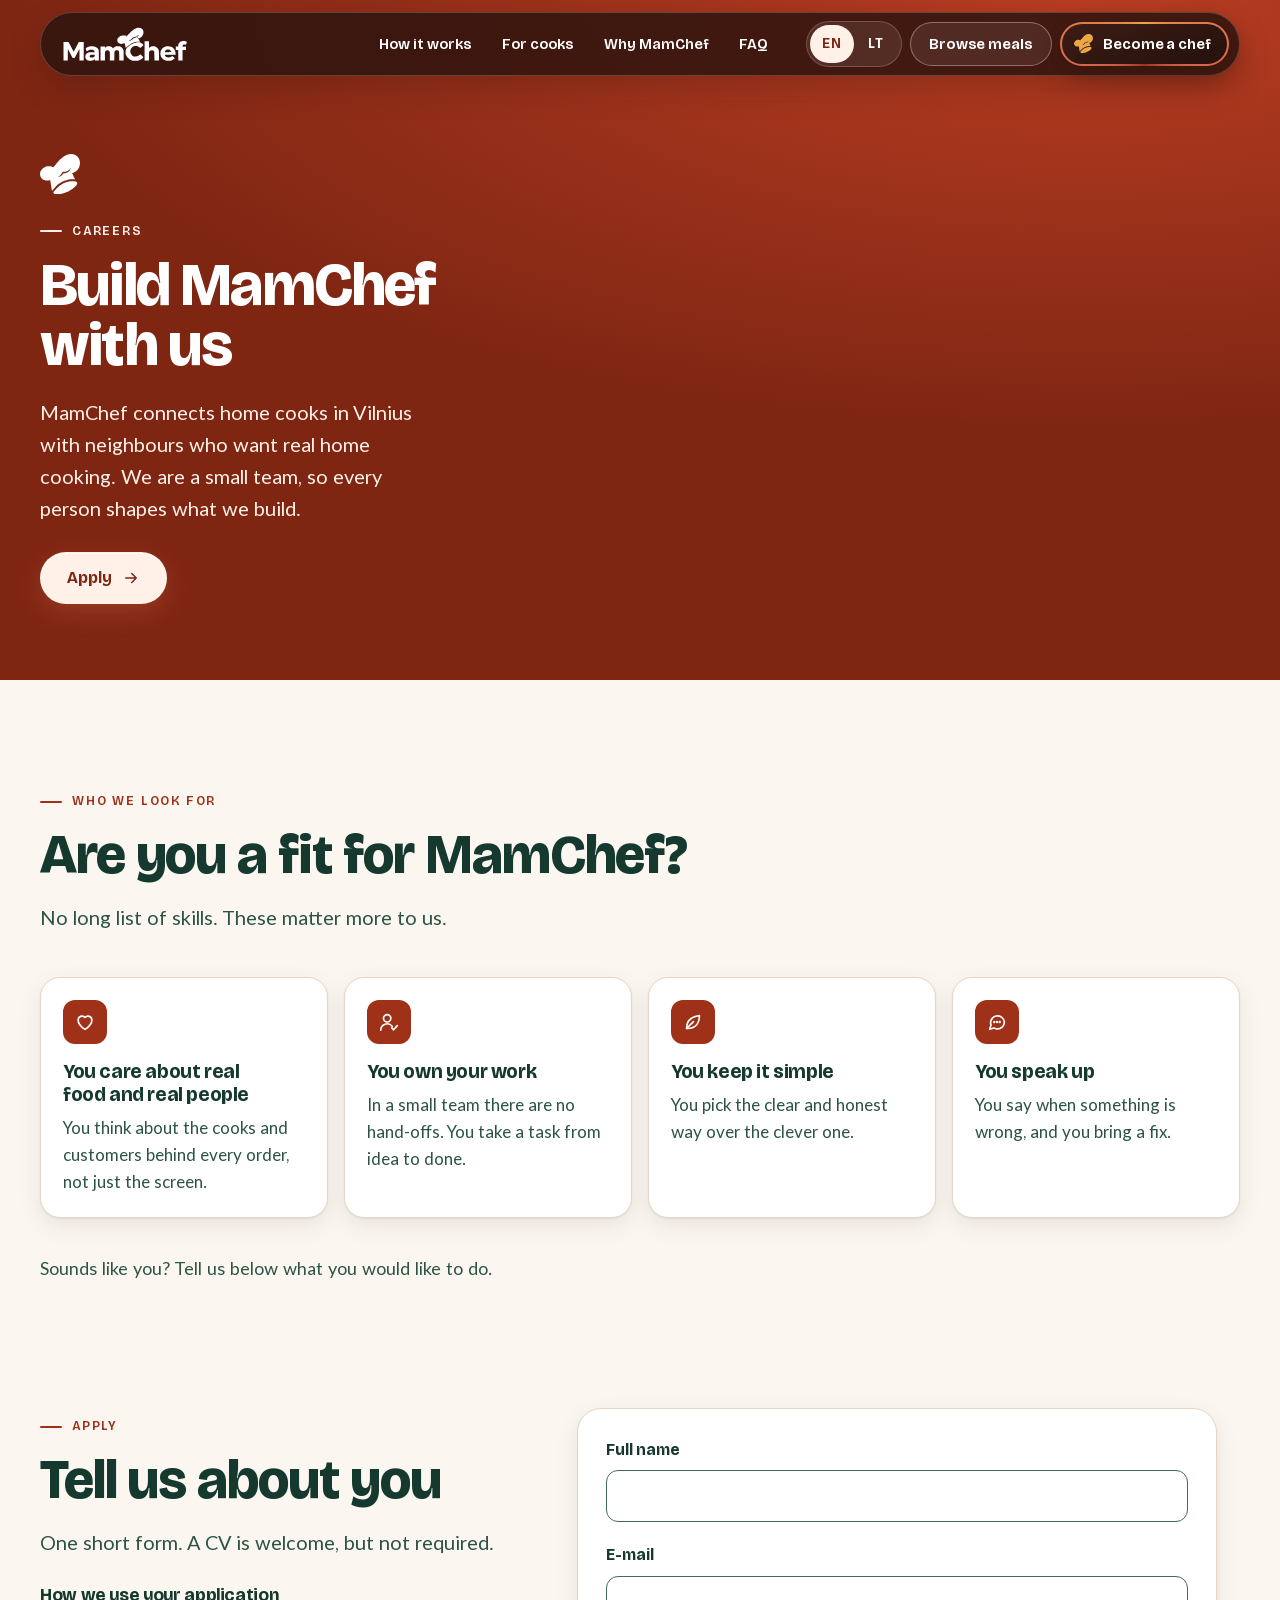
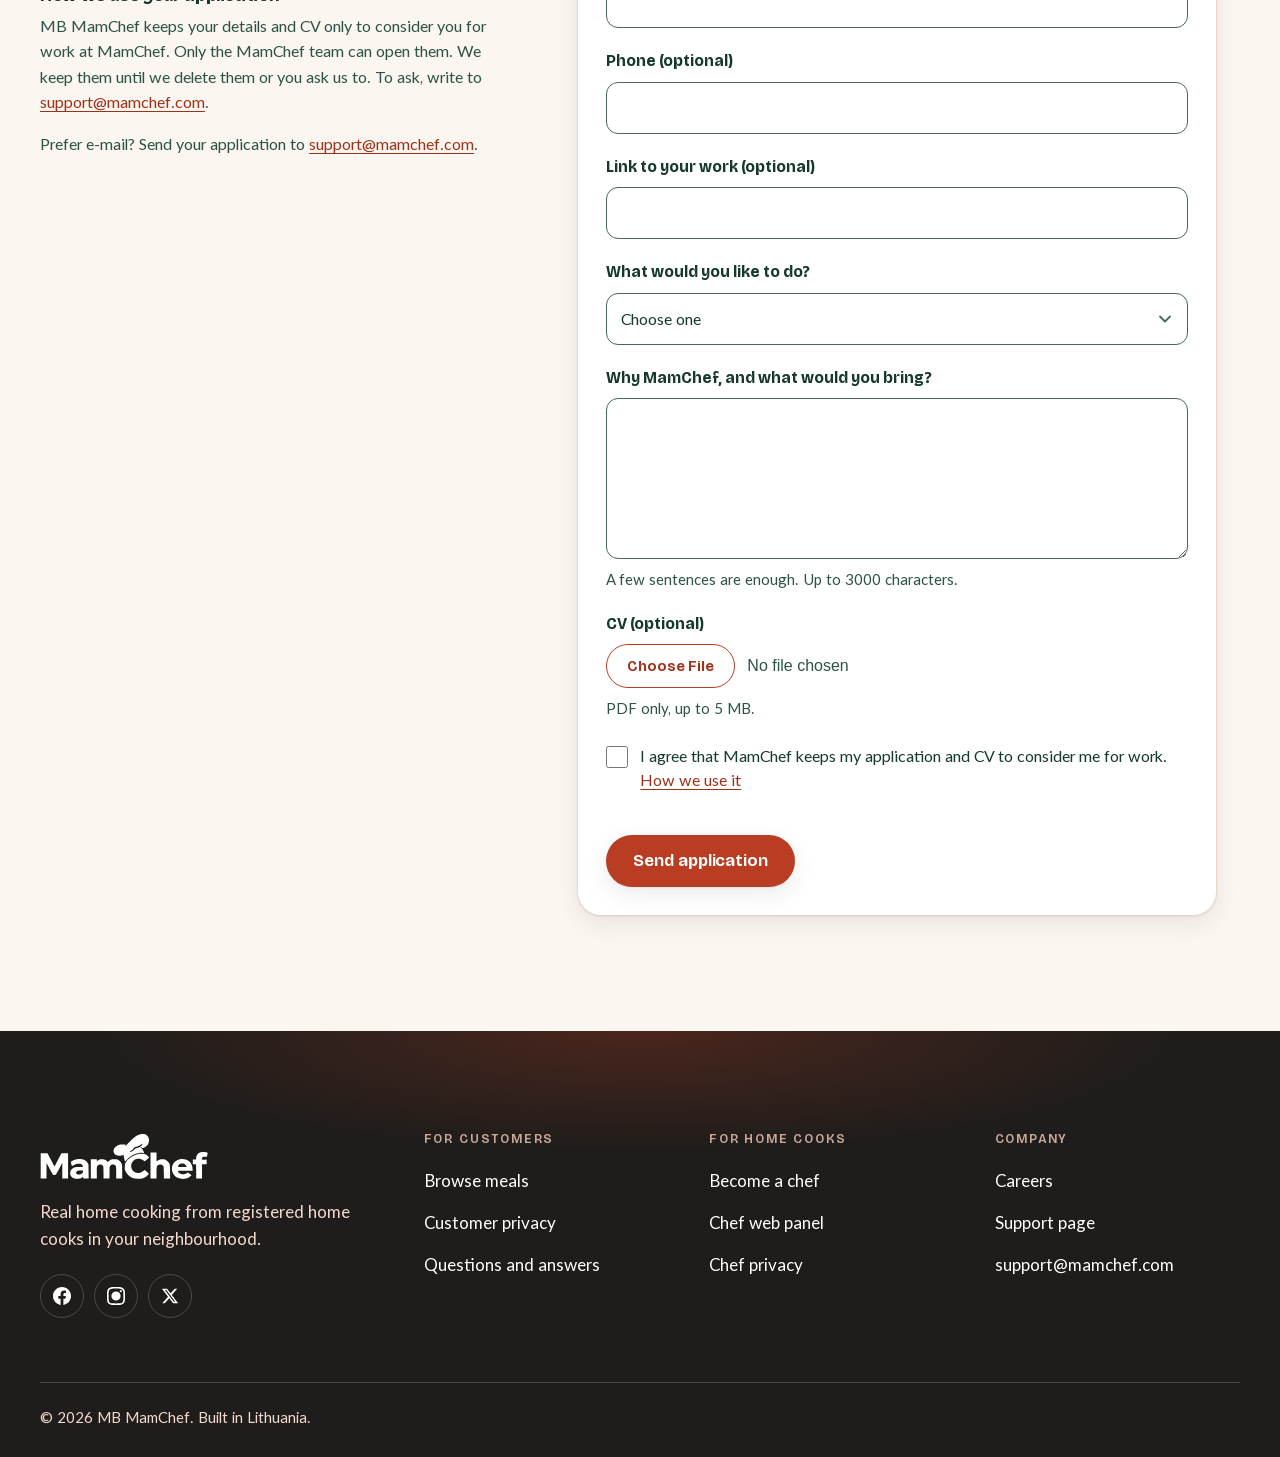
==== careers/index.html @ 12666381 "T-20261027-05: careers page with application form (own CSS/JS), cache note for 6 pages Co-Authored-B" ====
<!DOCTYPE html>
<html lang="en" data-ga="G-LKLTGNYPRH">
<head>
<meta charset="utf-8">
<meta name="viewport" content="width=device-width, initial-scale=1, viewport-fit=cover">
<title data-en="Careers at MamChef" data-lt="Karjera MamChef">Careers at MamChef</title>
<meta name="description" content="Work on MamChef, the home-cooking marketplace from Vilnius. Tell us what you would like to do and send your application." data-content-en="Work on MamChef, the home-cooking marketplace from Vilnius. Tell us what you would like to do and send your application." data-content-lt="Dirbkite su MamChef – namų virėjų maisto platforma iš Vilniaus. Papasakokite, ką norėtumėte daryti, ir atsiųskite paraišką.">
<link rel="canonical" href="https://mamchef.com/careers/">
<meta name="robots" content="index, follow">
<meta name="theme-color" content="#7f2613">
<meta name="color-scheme" content="only light">
<meta property="og:type" content="website">
<meta property="og:site_name" content="MamChef">
<meta property="og:url" content="https://mamchef.com/careers/">
<meta property="og:title" content="Careers at MamChef">
<meta property="og:description" content="Work on MamChef, the home-cooking marketplace from Vilnius. Tell us what you would like to do and send your application.">
<meta property="og:image" content="https://mamchef.com/assets/img/og.png">
<meta property="og:image:width" content="1200">
<meta property="og:image:height" content="630">
<meta name="twitter:card" content="summary_large_image">
<meta name="twitter:title" content="Careers at MamChef">
<meta name="twitter:description" content="Work on MamChef, the home-cooking marketplace from Vilnius. Tell us what you would like to do and send your application.">
<meta name="twitter:image" content="https://mamchef.com/assets/img/og.png">
<link rel="icon" href="../favicon.ico" sizes="48x48">
<link rel="icon" href="../assets/img/favicon.svg" type="image/svg+xml">
<link rel="icon" href="../assets/img/favicon-32.png" type="image/png" sizes="32x32">
<link rel="apple-touch-icon" href="../assets/img/apple-touch-icon.png">
<link rel="preload" href="../assets/fonts/bricolage-grotesque-600-800.woff2" as="font" type="font/woff2" crossorigin>
<link rel="preload" href="../assets/fonts/mc-text-400.woff2" as="font" type="font/woff2" crossorigin>
<script>(function(d){var c=d.documentElement.classList,l;c.add('js');try{l=localStorage.getItem('mc-lang')}catch(e){}if(!l){var n=(navigator.languages&&navigator.languages[0])||navigator.language||'';l=n.toLowerCase().indexOf('lt')===0?'lt':'en'}if(l==='lt')c.add('i18n-wait');if(window.matchMedia&&matchMedia('(prefers-reduced-motion: reduce)').matches)c.add('motion-off')})(document)</script>
<script>(function(n,c){var u=n.userAgent||'';if(/iPhone|iPad|iPod/.test(u)||(/Macintosh/.test(u)&&n.maxTouchPoints>1))c.add('os-ios');else if(/Android/i.test(u))c.add('os-android')})(navigator,document.documentElement.classList)</script>
<!-- CSS/JS are cached 30 days (immutable): after editing any assets/css or assets/js file, update its ?v= in all 6 pages to the first 8 chars of its new sha256 (shasum -a 256 FILE | cut -c1-8). -->
<link rel="stylesheet" href="../assets/css/site.css?v=20bf6e77">
<link rel="stylesheet" href="../assets/css/careers.css?v=15542718">
<script src="../assets/js/site.js?v=e4d9827e" defer></script>
<script src="../assets/js/careers.js?v=4108c8d4" defer></script>
</head>
<body class="cr-page">
<svg class="sprite" width="0" height="0" aria-hidden="true" focusable="false" style="position:absolute;overflow:hidden">
  <symbol id="wm" viewBox="0 0 754 210"><path fill-rule="evenodd" d="M 450.08 5.59 C 435.56 9.49, 423.97 17.84, 401.5 40.58 C 391.6 50.6, 382.38 59.34, 381 60.02 C 378.96 61.02, 379.21 60.51, 382.34 57.24 C 384.75 54.72, 385.77 52.98, 385.08 52.55 C 382.95 51.23, 366.44 50.78, 360.61 51.88 C 338.41 56.05, 324.52 74.74, 332.25 90.02 C 337.08 99.58, 348.45 104.36, 360.9 102.07 C 364.42 101.42, 368.56 100.24, 370.1 99.45 C 373.71 97.58, 375 97.62, 375 99.58 C 375 101.39, 380.96 126.3, 381.54 126.87 C 381.74 127.08, 385.36 123.81, 389.56 119.6 C 409.88 99.28, 435.17 88.15, 458.75 89.15 C 464.96 89.41, 467 89.18, 467 88.22 C 467 85.23, 459.42 72.27, 454.86 67.44 C 449.05 61.31, 450.21 59.65, 456.8 64.68 C 459.19 66.5, 461.68 68, 462.33 67.99 C 465.31 67.97, 474.39 62.68, 478.24 58.72 C 492.52 44.03, 493.36 22.69, 480.13 10.74 C 473.16 4.44, 461.68 2.47, 450.08 5.59 M 454 52.14 C 447.84 57.7, 437.97 62.14, 430.43 62.75 C 424.53 63.23, 424.27 63.37, 421.58 67.62 C 418.32 72.79, 412.65 77.85, 406.45 81.13 C 404 82.43, 402 83.74, 402 84.03 C 402 84.32, 403.18 84.66, 404.61 84.78 C 408.57 85.11, 418.53 79.29, 423.8 73.56 C 428.01 69, 429.18 68.33, 434.94 67.16 C 443.23 65.47, 449.57 62.21, 455.18 56.76 C 459.63 52.44, 461.93 47.96, 459.66 48.04 C 459.02 48.07, 456.48 49.91, 454 52.14 M 721.31 86.86 C 713.81 89.45, 708.31 93.44, 704.96 98.73 C 701.88 103.57, 701.14 106.29, 700.69 114.42 L 700.41 119.33 693.21 119.1 L 686 118.87 686 129.43 L 686 140 692.89 140 C 698.26 140, 699.92 140.35, 700.39 141.58 C 700.73 142.45, 701 156.85, 701 173.58 L 701 204 714 204 L 727 204 727 172 L 727 140 737.5 140 L 748 140 748 129.49 L 748 118.99 737.61 119.58 C 730.75 119.97, 727 119.81, 726.57 119.11 C 725.36 117.16, 728 110.14, 730.76 107.98 C 732.98 106.22, 734.45 105.92, 738.98 106.28 C 742.02 106.52, 745.4 107.03, 746.51 107.41 C 748.33 108.04, 748.74 107.24, 750.9 98.95 C 753.61 88.58, 753.78 88.99, 745.57 86.5 C 738.91 84.47, 727.73 84.64, 721.31 86.86 M 496 145.5 L 496 204 509.5 204 L 523 204 523.02 180.75 C 523.05 156.04, 523.81 149.93, 527.31 146.12 C 534.31 138.51, 548.47 139.59, 553.5 148.11 C 555.34 151.23, 555.52 153.62, 555.81 177.75 L 556.12 204 570.06 204 L 584 204 584 177.68 C 584 149.67, 583.23 142.36, 579.5 135 C 576.63 129.34, 569.38 122.53, 563.18 119.66 C 559.42 117.93, 556.63 117.5, 549 117.5 C 538.24 117.5, 532.09 119.59, 526.25 125.25 L 523 128.39 523 107.7 L 523 87 509.5 87 L 496 87 496 145.5 M 3 147.5 L 3 204 15.99 204 L 28.97 204 29.24 169.14 L 29.5 134.28 43.95 161.14 L 58.4 188 64.58 188 C 68.34 188, 71.14 187.51, 71.72 186.75 C 72.72 185.46, 79.18 173.28, 92.38 147.79 L 100 133.08 100 168.54 L 100 204 113 204 L 126 204 126 147.5 L 126 91 111.09 91 L 96.18 91 92.18 98.75 C 89.99 103.01, 85.65 111.22, 82.55 117 C 79.44 122.78, 74.34 132.56, 71.2 138.75 C 68.07 144.93, 65.28 149.99, 65 149.98 C 64.72 149.97, 57.52 136.71, 49 120.52 L 33.5 91.07 18.25 91.03 L 3 91 3 147.5 M 446 93.64 C 424.91 97.64, 399.87 111.98, 389.11 126.24 C 381.78 135.95, 380.5 139.94, 380.5 153.07 L 380.5 164.65 384.73 173.18 C 388 179.78, 390.5 183.17, 395.76 188.14 C 408.58 200.23, 419.96 204.97, 438 205.72 C 457.65 206.53, 470.82 201.78, 483.01 189.49 C 488.53 183.92, 489.23 182.82, 487.97 181.69 C 487.16 180.97, 482.8 177.11, 478.28 173.11 L 470.05 165.84 465.28 169.85 C 458.55 175.49, 451.19 178.91, 444.16 179.64 C 413.94 182.8, 397.13 145.25, 419.36 124.22 C 426.17 117.78, 432.26 115.49, 442.5 115.53 C 451.54 115.55, 456.72 117.4, 464.61 123.43 C 467.18 125.39, 469.67 127, 470.14 127 C 470.82 127, 481.96 117.73, 488.96 111.34 C 490.23 110.19, 489.75 109.31, 485.46 104.95 C 482.73 102.16, 477.62 98.47, 474.08 96.73 C 468.37 93.91, 466.6 93.53, 458.08 93.36 C 452.81 93.25, 447.38 93.38, 446 93.64 M 165.5 117.65 C 158.43 119.12, 153.71 120.71, 148 123.55 C 140.06 127.5, 137.45 130.09, 138.81 132.67 C 139.34 133.68, 140.29 136.97, 140.91 140 C 142.78 149.03, 142.55 148.97, 153.52 143.41 C 163.14 138.54, 163.3 138.5, 172.86 138.5 C 181.09 138.5, 183.03 138.83, 186.08 140.72 C 189.87 143.09, 192 146.58, 192 150.45 L 192 152.8 174.75 153.16 C 158.71 153.5, 157.12 153.71, 152 156.1 C 139.98 161.74, 135.55 168.17, 135.55 180 C 135.55 188.84, 137.78 194.03, 143.69 198.9 C 149.19 203.43, 156.05 205.46, 166 205.48 C 176.35 205.5, 182.9 203.73, 188.66 199.33 C 191.06 197.5, 193.24 196, 193.51 196 C 193.78 196, 194 197.8, 194 200 L 194 204 206.25 204 L 218.5 204 218 172.75 L 217.5 141.5 214.55 135.68 C 209.83 126.35, 201.85 120.83, 189.2 118.13 C 184.16 117.05, 169.76 116.76, 165.5 117.65 M 267.38 118.56 C 265.12 119.39, 261.41 121.67, 259.13 123.62 L 255 127.16 255 122.58 L 255 118 241.5 118 L 228 118 228 161 L 228 204 241.5 204 L 255 204 255 178.23 C 255 155.07, 255.19 152.12, 256.85 149.02 C 259.46 144.15, 263.07 141.79, 268.79 141.25 C 275.65 140.59, 280.31 142.94, 282.96 148.41 C 284.85 152.33, 285 154.49, 285 178.32 L 285 204 298.44 204 L 311.88 204 312.19 177.57 C 312.53 148.47, 312.48 148.72, 319.38 143.56 C 323.21 140.7, 331.77 140.71, 335.68 143.57 C 341.63 147.94, 342 149.93, 342 178.25 L 342 204 355.58 204 L 369.15 204 368.83 173.25 L 368.5 142.5 365.87 136.88 C 362.29 129.26, 356.95 123.61, 350.16 120.28 C 345.01 117.75, 343.5 117.5, 333.5 117.5 C 323.4 117.5, 322.07 117.73, 317.21 120.28 C 314.31 121.82, 310.12 124.7, 307.91 126.7 L 303.89 130.33 301.05 126.88 C 299.49 124.98, 295.81 122.12, 292.87 120.53 C 288.45 118.12, 286.13 117.57, 279.51 117.33 C 274.17 117.14, 270.13 117.55, 267.38 118.56 M 624.5 118.89 C 604.33 124.76, 591.98 140.72, 592.01 160.85 C 592.06 187.15, 612.37 206, 640.66 206 C 650.9 206, 657.77 204.61, 665.5 200.96 C 671.09 198.32, 680 191.69, 680 190.17 C 680 189.8, 676.38 186.64, 671.95 183.14 L 663.91 176.79 660.05 179.46 C 652.87 184.44, 641.33 186.39, 633.08 184.02 C 626.13 182.03, 619 174.98, 619 170.1 C 619 169.32, 628.69 169, 652 169 L 685 169 684.98 163.75 C 684.94 151.33, 680.3 138.54, 672.94 130.55 C 662.42 119.14, 641.19 114.03, 624.5 118.89 M 629.5 138.57 C 623.88 141.5, 619 147.72, 619 151.97 C 619 152.64, 625.76 153, 638.5 153 C 657.07 153, 658 152.91, 658 151.08 C 658 148.28, 652.06 141, 648.02 138.85 C 643.63 136.52, 633.73 136.37, 629.5 138.57 M 171.84 168.94 C 164.5 170.37, 160.95 174.67, 162.38 180.38 C 164.23 187.76, 182.36 187.84, 189.7 180.5 C 192.48 177.72, 193 176.47, 193 172.6 L 193 168 184.25 168.12 C 179.44 168.18, 173.85 168.55, 171.84 168.94"/></symbol>
  <symbol id="hat" viewBox="0 0 508 512"><path fill-rule="evenodd" pathLength="1" d="M 372.4 1.6 C 337.2 6.1, 298.6 28.3, 258.7 67 C 240.9 84.2, 218.2 109.6, 200 132.4 C 198.7 134.1, 192.3 142.1, 185.8 150.2 C 179.4 158.3, 173.7 165.7, 173.2 166.7 C 172.4 168, 171.8 168.1, 170.8 167.3 C 168.6 165.5, 150.5 159.1, 142.8 157.4 C 131.4 154.9, 109.4 154.4, 96.9 156.5 C 68.6 161.1, 46.8 172.2, 28 191.6 C 12.9 207.2, 4.9 222.2, 1.5 241.4 C -5.8 282.4, 18.6 319.6, 62.5 334.1 C 72.4 337.3, 72.7 337.4, 91.5 337.4 C 110.4 337.4, 110.6 337.4, 119.5 334.2 C 124.4 332.4, 128.7 331, 129.1 331 C 129.5 331, 130.1 333.6, 130.5 336.8 C 130.9 339.9, 132.4 350.1, 134 359.5 C 135.5 368.9, 138 383.9, 139.4 393 C 140.9 402.1, 143.4 417.6, 145 427.5 C 146.6 437.4, 148.7 450.2, 149.6 456 C 150.6 461.8, 151.6 467.2, 151.9 468.2 C 152.3 469.4, 154.9 466.6, 161.3 458 C 166.2 451.5, 171 445.3, 171.9 444.3 C 172.8 443.3, 178.4 437.1, 184.2 430.5 C 212.5 398.3, 246.1 372, 282.5 353.6 C 317.6 335.8, 353 325.4, 393.2 321.1 C 409.3 319.3, 430 320, 442.3 322.6 C 445.6 323.3, 445.7 323.8, 438 307.5 C 435.1 301.4, 430.9 292.4, 428.5 287.5 C 426.2 282.6, 420.6 270.7, 416 261.1 C 407.5 243.2, 407.3 242.1, 412.3 242 C 414.4 242, 429.8 236.2, 436.1 233 C 459.9 221, 483.1 196.7, 495.5 170.5 C 506.9 146.6, 510.3 119.3, 505.5 91 C 499.6 56.4, 478.6 27.9, 447.2 12.1 C 427 1.9, 399.6 -1.9, 372.4 1.6 M 382 185.9 C 376.3 193.5, 368 201.5, 358.8 208.1 C 352.8 212.4, 339.4 220, 337.8 220 C 337.3 220, 335.4 220.6, 333.7 221.4 C 329.3 223.4, 323.4 225.2, 320.2 225.5 C 306.7 226.9, 299.8 227.1, 295 226.2 C 288.5 225, 288.6 224.9, 283.7 234.2 C 271.6 256.8, 252.1 277.4, 231.8 288.9 C 228.6 290.7, 226 292.3, 226 292.4 C 226 292.6, 228.8 292.3, 232.3 291.8 C 245.5 290, 261.9 282.7, 274.6 272.9 C 281.6 267.5, 292.7 255.7, 296.9 249.2 L 300.3 244 307.4 244 C 319 243.9, 329.7 241.7, 340 237.2 C 350.8 232.4, 364.9 222.3, 370.7 215.3 C 375.3 209.7, 382 200.2, 382 199.4 C 382 199.1, 383.4 195.7, 385.1 191.9 C 386.9 187.6, 388 183.7, 387.8 181.7 L 387.5 178.4 382 185.9 M 400 345.6 C 398.1 345.9, 390.9 346.7, 384 347.5 C 323.9 354.6, 258.9 388, 210 437 C 191.7 455.3, 172.9 479, 170.8 486.6 C 168.8 494.1, 174.4 502.7, 184.3 507 C 198.9 513.5, 238.4 513.5, 265.5 507.1 C 270.3 505.9, 275.6 504.8, 277.3 504.4 C 281.3 503.8, 294.5 499.8, 307.5 495.5 C 378.3 471.6, 447 424.9, 468.3 386 C 472.4 378.5, 473.7 371.4, 472.1 365.3 C 469.9 357.1, 458 350.3, 441 347.4 C 432.4 345.9, 406.5 344.8, 400 345.6"/></symbol>
  <symbol id="i-arrow" viewBox="0 0 24 24" fill="none" stroke="currentColor" stroke-width="2" stroke-linecap="round" stroke-linejoin="round"><path d="M5 12h14M13 6l6 6-6 6"/></symbol>
  <symbol id="i-check" viewBox="0 0 24 24" fill="none" stroke="currentColor" stroke-width="2.2" stroke-linecap="round" stroke-linejoin="round"><path d="M5 12.5l4.2 4.2L19 7"/></symbol>
  <symbol id="i-pin" viewBox="0 0 24 24" fill="none" stroke="currentColor" stroke-width="1.8" stroke-linecap="round" stroke-linejoin="round"><path d="M12 21s-7-6.2-7-11.5a7 7 0 0 1 14 0C19 14.8 12 21 12 21z"/><circle cx="12" cy="9.5" r="2.5"/></symbol>
  <symbol id="i-bell" viewBox="0 0 24 24" fill="none" stroke="currentColor" stroke-width="1.8" stroke-linecap="round" stroke-linejoin="round"><path d="M6 16v-5a6 6 0 0 1 12 0v5l1.5 2h-15z"/><path d="M10 20.5a2 2 0 0 0 4 0"/></symbol>
  <symbol id="i-search" viewBox="0 0 24 24" fill="none" stroke="currentColor" stroke-width="2" stroke-linecap="round"><circle cx="11" cy="11" r="6.5"/><path d="M16 16l4.5 4.5"/></symbol>
  <symbol id="i-home" viewBox="0 0 24 24" fill="currentColor"><path d="M3.6 10.6L12 3.8l8.4 6.8V20a1 1 0 0 1-1 1h-4.6v-6.2H9.2V21H4.6a1 1 0 0 1-1-1z"/></symbol>
  <symbol id="i-orders" viewBox="0 0 24 24" fill="none" stroke="currentColor" stroke-width="1.8" stroke-linecap="round" stroke-linejoin="round"><rect x="5" y="4.5" width="14" height="16.5" rx="2"/><path d="M9 3.5h6v3H9zM8.5 11h7M8.5 15h5"/></symbol>
  <symbol id="i-cart" viewBox="0 0 24 24" fill="none" stroke="currentColor" stroke-width="1.8" stroke-linecap="round" stroke-linejoin="round"><path d="M3.5 9h17l-1.8 10a1.6 1.6 0 0 1-1.6 1.3H6.9a1.6 1.6 0 0 1-1.6-1.3z"/><path d="M8 9l3-5M16 9l-3-5M9 13v4M15 13v4"/></symbol>
  <symbol id="i-user" viewBox="0 0 24 24" fill="none" stroke="currentColor" stroke-width="1.8" stroke-linecap="round"><circle cx="12" cy="8" r="4"/><path d="M4.5 21a7.5 7.5 0 0 1 15 0"/></symbol>
  <symbol id="i-cloche" viewBox="0 0 24 24" fill="none" stroke="currentColor" stroke-width="1.9" stroke-linecap="round" stroke-linejoin="round"><path d="M3 18h18M5 18a7 7 0 0 1 14 0M12 8V6M10 6h4"/></symbol>
  <symbol id="i-heart" viewBox="0 0 24 24" fill="none" stroke="currentColor" stroke-width="1.8" stroke-linejoin="round"><path d="M12 20s-7.5-4.6-7.5-10.2A4.3 4.3 0 0 1 12 7a4.3 4.3 0 0 1 7.5 2.8C19.5 15.4 12 20 12 20z"/></symbol>
  <symbol id="i-star" viewBox="0 0 24 24" fill="currentColor"><path d="M12 3.5l2.6 5.4 5.9.8-4.3 4.1 1 5.8L12 16.9l-5.2 2.7 1-5.8-4.3-4.1 5.9-.8z"/></symbol>
  <symbol id="i-shield" viewBox="0 0 24 24" fill="none" stroke="currentColor" stroke-width="1.8" stroke-linecap="round" stroke-linejoin="round"><path d="M12 3l7.5 3v5.5c0 4.6-3.2 8.4-7.5 9.5-4.3-1.1-7.5-4.9-7.5-9.5V6z"/><path d="M8.5 12l2.5 2.5 4.5-5"/></symbol>
  <symbol id="i-bag" viewBox="0 0 24 24" fill="none" stroke="currentColor" stroke-width="1.8" stroke-linecap="round" stroke-linejoin="round"><path d="M5 8h14l-1 12.5H6z"/><path d="M9 10V6.5a3 3 0 0 1 6 0V10"/></symbol>
  <symbol id="i-bike" viewBox="0 0 24 24" fill="none" stroke="currentColor" stroke-width="1.8" stroke-linecap="round" stroke-linejoin="round"><circle cx="6" cy="17" r="3"/><circle cx="18" cy="17" r="3"/><path d="M6 17l3.5-7H15l3 7M9.5 10L8 7H5.5M15 10l-1.5-3H16"/></symbol>
  <symbol id="i-leaf" viewBox="0 0 24 24" fill="none" stroke="currentColor" stroke-width="1.8" stroke-linecap="round" stroke-linejoin="round"><path d="M5 19c0-8 5-13 14-14 0 9-5 14-13 14z"/><path d="M5 19l7.5-7.5"/></symbol>
  <symbol id="i-calendar" viewBox="0 0 24 24" fill="none" stroke="currentColor" stroke-width="1.8" stroke-linecap="round"><rect x="4" y="5.5" width="16" height="15" rx="2.5"/><path d="M4 10h16M8.5 3.5v4M15.5 3.5v4"/></symbol>
  <symbol id="i-chat" viewBox="0 0 24 24" fill="none" stroke="currentColor" stroke-width="1.8" stroke-linejoin="round"><path d="M20 12a7.5 7.5 0 0 1-11.2 6.5L4 20l1.5-4.6A7.5 7.5 0 1 1 20 12z"/><path d="M9 12h.01M12 12h.01M15 12h.01" stroke-width="2.6" stroke-linecap="round"/></symbol>
  <symbol id="i-card" viewBox="0 0 24 24" fill="none" stroke="currentColor" stroke-width="1.8" stroke-linecap="round"><rect x="3" y="6" width="18" height="13" rx="2.5"/><path d="M3 10.5h18M7 15h4"/></symbol>
  <symbol id="i-user-check" viewBox="0 0 24 24" fill="none" stroke="currentColor" stroke-width="1.8" stroke-linecap="round" stroke-linejoin="round"><circle cx="10" cy="8" r="4"/><path d="M3 21a7 7 0 0 1 12.5-4.3M15 18.5l2 2 4-4.5"/></symbol>
  <symbol id="i-mail" viewBox="0 0 24 24" fill="none" stroke="currentColor" stroke-width="1.8" stroke-linecap="round" stroke-linejoin="round"><rect x="3.5" y="5.5" width="17" height="13" rx="2.5"/><path d="M4 7l8 6 8-6"/></symbol>
  <symbol id="i-ext" viewBox="0 0 24 24" fill="none" stroke="currentColor" stroke-width="2" stroke-linecap="round" stroke-linejoin="round"><path d="M14 4h6v6M20 4l-9 9M18 14v5a1 1 0 0 1-1 1H5a1 1 0 0 1-1-1V7a1 1 0 0 1 1-1h5"/></symbol>
  <symbol id="i-apple" viewBox="0 0 24 24" fill="currentColor"><path d="M16.4 12.6c0-2.2 1.8-3.3 1.9-3.3-1-1.5-2.6-1.7-3.2-1.7-1.4-.1-2.6.8-3.3.8-.7 0-1.7-.8-2.9-.8-1.5 0-2.8.9-3.6 2.2-1.5 2.7-.4 6.6 1.1 8.8.7 1 1.6 2.2 2.7 2.2 1.1 0 1.5-.7 2.8-.7 1.3 0 1.7.7 2.9.7 1.2 0 1.9-1.1 2.6-2.1.8-1.2 1.2-2.4 1.2-2.5 0 0-2.3-.9-2.2-3.6zM14.2 6.1c.6-.7 1-1.7.9-2.8-.9 0-1.9.6-2.5 1.3-.6.6-1.1 1.7-.9 2.7.9.1 1.9-.5 2.5-1.2z"/></symbol>
  <symbol id="i-gplay" viewBox="0 0 24 24" fill="currentColor"><path d="M4.4 2.9l9.4 9.1-9.4 9.1c-.3-.2-.5-.6-.5-1.1V4c0-.5.2-.9.5-1.1zM15 13.2l2.3 2.2-10.9 6.2 8.6-8.4zm3.5-3.3l2.6 1.5c.8.5.8 1.6 0 2.1l-2.6 1.5-2.5-2.5 2.5-2.6zM6.4 2.4l10.9 6.2-2.3 2.2-8.6-8.4z"/></symbol>
  <symbol id="i-fb" viewBox="0 0 24 24" fill="currentColor"><path d="M24 12.073c0-6.627-5.373-12-12-12s-12 5.373-12 12c0 5.99 4.388 10.954 10.125 11.854v-8.385H7.078v-3.47h3.047V9.43c0-3.007 1.792-4.669 4.533-4.669 1.312 0 2.686.235 2.686.235v2.953H15.83c-1.491 0-1.956.925-1.956 1.874v2.25h3.328l-.532 3.47h-2.796v8.385C19.612 23.027 24 18.062 24 12.073z"/></symbol>
  <symbol id="i-ig" viewBox="0 0 24 24" fill="currentColor"><path d="M12 2.163c3.204 0 3.584.012 4.85.07 3.252.148 4.771 1.691 4.919 4.919.058 1.265.069 1.645.069 4.849 0 3.205-.012 3.584-.069 4.849-.149 3.225-1.664 4.771-4.919 4.919-1.266.058-1.644.07-4.85.07-3.204 0-3.584-.012-4.849-.07-3.26-.149-4.771-1.699-4.919-4.92-.058-1.265-.07-1.644-.07-4.849 0-3.204.013-3.583.07-4.849.149-3.227 1.664-4.771 4.919-4.919 1.266-.057 1.645-.069 4.849-.069zm0-2.163c-3.259 0-3.667.014-4.947.072-4.358.2-6.78 2.618-6.98 6.98-.059 1.281-.073 1.689-.073 4.948 0 3.259.014 3.668.072 4.948.2 4.358 2.618 6.78 6.98 6.98 1.281.058 1.689.072 4.948.072 3.259 0 3.668-.014 4.948-.072 4.354-.2 6.782-2.618 6.979-6.98.059-1.28.073-1.689.073-4.948 0-3.259-.014-3.667-.072-4.947-.196-4.354-2.617-6.78-6.979-6.98-1.281-.059-1.69-.073-4.949-.073zM5.838 12a6.162 6.162 0 1 1 12.324 0 6.162 6.162 0 0 1-12.324 0zM12 16a4 4 0 1 1 0-8 4 4 0 0 1 0 8zm4.965-10.405a1.44 1.44 0 1 1 2.881.001 1.44 1.44 0 0 1-2.881-.001z"/></symbol>
  <symbol id="i-x" viewBox="0 0 24 24" fill="currentColor"><path d="M18.244 2.25h3.308l-7.227 8.26 8.502 11.24H16.17l-5.214-6.817L4.99 21.75H1.68l7.73-8.835L1.254 2.25H8.08l4.713 6.231zm-1.161 17.52h1.833L7.084 4.126H5.117z"/></symbol>
  <symbol id="i-doc" viewBox="0 0 24 24" fill="none" stroke="currentColor" stroke-width="1.8" stroke-linecap="round" stroke-linejoin="round"><path d="M7 3.5h7l4.5 4.5v11.5a1 1 0 0 1-1 1h-10.5a1 1 0 0 1-1-1v-15a1 1 0 0 1 1-1z"/><path d="M13.5 3.5V8.5h5M9 12.5h6M9 16h4"/></symbol>
  <symbol id="i-clock" viewBox="0 0 24 24" fill="none" stroke="currentColor" stroke-width="1.8" stroke-linecap="round" stroke-linejoin="round"><circle cx="12" cy="12" r="8.5"/><path d="M12 7.5V12l3 2"/></symbol>
  <symbol id="i-tag" viewBox="0 0 24 24" fill="none" stroke="currentColor" stroke-width="1.8" stroke-linecap="round" stroke-linejoin="round"><path d="M3.5 12V4.5a1 1 0 0 1 1-1H12l8.4 8.4a1.4 1.4 0 0 1 0 2l-6.5 6.5a1.4 1.4 0 0 1-2 0z"/><circle cx="8" cy="8" r="1.5"/></symbol>
  <symbol id="i-bank" viewBox="0 0 24 24" fill="none" stroke="currentColor" stroke-width="1.8" stroke-linecap="round" stroke-linejoin="round"><path d="M3.5 9.5L12 4l8.5 5.5z"/><path d="M6 12v5M10 12v5M14 12v5M18 12v5M3.5 20h17"/></symbol>
  <symbol id="i-chart" viewBox="0 0 24 24" fill="none" stroke="currentColor" stroke-width="1.8" stroke-linecap="round" stroke-linejoin="round"><path d="M4 4.5v15h16"/><path d="M7.5 15l3.5-4 3 2.5 5-6"/></symbol>
  <symbol id="i-camera" viewBox="0 0 24 24" fill="none" stroke="currentColor" stroke-width="1.8" stroke-linecap="round" stroke-linejoin="round"><path d="M4.5 7.5h3l1.6-2.5h5.8l1.6 2.5h3a1 1 0 0 1 1 1v10a1 1 0 0 1-1 1h-15a1 1 0 0 1-1-1v-10a1 1 0 0 1 1-1z"/><circle cx="12" cy="13" r="3.6"/></symbol>
</svg>

<a class="skip-link" href="#main" data-en="Skip to content" data-lt="Pereiti prie turinio">Skip to content</a>
<header class="site-header" data-header>
  <div class="hdr">
    <a class="brand" href="../" aria-label="MamChef home" data-aria-en="MamChef home" data-aria-lt="MamChef pradžia"><svg class="wm" viewBox="0 0 754 210" aria-hidden="true" focusable="false"><use href="#wm"/></svg></a>
    <nav class="hdr-nav" aria-label="Main" data-aria-en="Main" data-aria-lt="Pagrindinis meniu">
      <ul role="list">
        <li><a href="../#how-it-works" data-en="How it works" data-lt="Kaip tai veikia">How it works</a></li>
        <li><a href="../#for-cooks" data-en="For cooks" data-lt="Virėjams">For cooks</a></li>
        <li><a href="../#why" data-en="Why MamChef" data-lt="Kodėl MamChef">Why MamChef</a></li>
        <li><a href="../#faq" data-en="FAQ" data-lt="DUK">FAQ</a></li>
      </ul>
    </nav>
    <div class="hdr-tools">
      <div class="lang" role="group" aria-label="Language" data-aria-en="Language" data-aria-lt="Kalba">
        <button type="button" data-set-lang="en" aria-pressed="true" lang="en">EN</button>
        <button type="button" data-set-lang="lt" aria-pressed="false" lang="lt">LT</button>
      </div>
      <a class="btn btn-glass btn-sm hide-sm" href="https://app.mamchef.com" data-en="Browse meals" data-lt="Rinktis patiekalus">Browse meals</a>
      <a class="btn btn-chef btn-sm hide-md" href="../chefs/"><svg class="hat" viewBox="0 0 508 512" aria-hidden="true" focusable="false"><use href="#hat"/></svg><span data-en="Become a chef" data-lt="Tapti virėju">Become a chef</span></a>
      <button type="button" class="icon-btn burger" data-burger aria-expanded="false" aria-controls="mc-menu" aria-label="Open menu" data-aria-en="Open menu" data-aria-lt="Atidaryti meniu" data-aria-close-en="Close menu" data-aria-close-lt="Uždaryti meniu"><span></span></button>
    </div>
    <div class="progress" aria-hidden="true"><i></i></div>
  </div>
</header>
<div class="sheet" id="mc-menu" hidden>
  <nav aria-label="Menu" data-aria-en="Menu" data-aria-lt="Meniu">
    <ul role="list">
        <li><a href="../#how-it-works" data-en="How it works" data-lt="Kaip tai veikia">How it works</a></li>
        <li><a href="../#for-cooks" data-en="For cooks" data-lt="Virėjams">For cooks</a></li>
        <li><a href="../#why" data-en="Why MamChef" data-lt="Kodėl MamChef">Why MamChef</a></li>
        <li><a href="../#faq" data-en="FAQ" data-lt="DUK">FAQ</a></li>
    </ul>
  </nav>
  <div class="sheet-ctas">
    <a class="btn btn-gold" href="https://app.mamchef.com"><span data-en="Browse today's meals" data-lt="Peržiūrėti šiandienos patiekalus">Browse today's meals</span><svg aria-hidden="true"><use href="#i-arrow"/></svg></a>
    <a class="btn btn-chef" href="../chefs/"><svg class="hat" viewBox="0 0 508 512" aria-hidden="true" focusable="false"><use href="#hat"/></svg><span data-en="Become a chef" data-lt="Tapti virėju">Become a chef</span></a>
  </div>
  <div class="sheet-foot">
    <a class="sheet-mail" href="mailto:support@mamchef.com">support@mamchef.com</a>
  </div>
</div>


<main id="main">

<!-- 1. Hero (the page's one rust wall) -->
<section class="cr-hero dark" aria-labelledby="cr-hero-t">
  <div class="wrap">
    <div class="cr-hero-in">
      <svg class="hat cr-hat rv" viewBox="0 0 508 512" aria-hidden="true" focusable="false"><use href="#hat"/></svg>
      <p class="eyebrow rv" data-en="Careers" data-lt="Karjera">Careers</p>
      <h1 id="cr-hero-t" class="rv" style="--d:80ms" data-en="Build MamChef with us" data-lt="Kurkite MamChef kartu su mumis">Build MamChef with us</h1>
      <p class="lead rv" style="--d:160ms" data-en="MamChef connects home cooks in Vilnius with neighbours who want real home cooking. We are a small team, so every person shapes what we build." data-lt="MamChef jungia namų virėjus Vilniuje su kaimynais, kurie nori tikro naminio maisto. Esame nedidelė komanda, todėl kiekvienas žmogus daro įtaką tam, ką kuriame.">MamChef connects home cooks in Vilnius with neighbours who want real home cooking. We are a small team, so every person shapes what we build.</p>
      <p class="rv" style="--d:240ms"><a class="btn btn-gold" href="#apply"><span data-en="Apply" data-lt="Pateikti paraišką">Apply</span><svg aria-hidden="true"><use href="#i-arrow"/></svg></a></p>
    </div>
  </div>
</section>

<!-- 2. Fit -->
<section class="cr-fit" aria-labelledby="cr-fit-t">
  <div class="wrap">
    <div class="rv">
      <p class="eyebrow" data-en="Who we look for" data-lt="Ko ieškome">Who we look for</p>
      <h2 id="cr-fit-t" class="h2" data-en="Are you a fit for MamChef?" data-lt="Ar MamChef – jums?">Are you a fit for MamChef?</h2>
      <p class="lead" style="margin-top:16px" data-en="No long list of skills. These matter more to us." data-lt="Ilgo įgūdžių sąrašo nėra. Mums svarbiau štai kas.">No long list of skills. These matter more to us.</p>
    </div>
    <ul class="cr-cards" role="list">
      <li class="cr-card rv">
        <span class="cr-tic" aria-hidden="true"><svg><use href="#i-heart"/></svg></span>
        <h3 data-en="You care about real food and real people" data-lt="Jums rūpi tikras maistas ir tikri žmonės">You care about real food and real people</h3>
        <p data-en="You think about the cooks and customers behind every order, not just the screen." data-lt="Galvojate apie virėjus ir klientus, esančius už kiekvieno užsakymo, o ne tik apie ekraną.">You think about the cooks and customers behind every order, not just the screen.</p>
      </li>
      <li class="cr-card rv" style="--d:70ms">
        <span class="cr-tic" aria-hidden="true"><svg><use href="#i-user-check"/></svg></span>
        <h3 data-en="You own your work" data-lt="Atsakote už savo darbą">You own your work</h3>
        <p data-en="In a small team there are no hand-offs. You take a task from idea to done." data-lt="Mažoje komandoje darbų niekam neperduodame. Užduotį vedate nuo idėjos iki pabaigos.">In a small team there are no hand-offs. You take a task from idea to done.</p>
      </li>
      <li class="cr-card rv" style="--d:140ms">
        <span class="cr-tic" aria-hidden="true"><svg><use href="#i-leaf"/></svg></span>
        <h3 data-en="You keep it simple" data-lt="Renkatės paprastumą">You keep it simple</h3>
        <p data-en="You pick the clear and honest way over the clever one." data-lt="Renkatės aiškų ir sąžiningą sprendimą, o ne gudrų.">You pick the clear and honest way over the clever one.</p>
      </li>
      <li class="cr-card rv" style="--d:210ms">
        <span class="cr-tic" aria-hidden="true"><svg><use href="#i-chat"/></svg></span>
        <h3 data-en="You speak up" data-lt="Sakote, ką galvojate">You speak up</h3>
        <p data-en="You say when something is wrong, and you bring a fix." data-lt="Pasakote, kai kas nors negerai, ir pasiūlote, kaip pataisyti.">You say when something is wrong, and you bring a fix.</p>
      </li>
    </ul>
    <p class="cr-fit-end rv" data-en="Sounds like you? Tell us below what you would like to do." data-lt="Atpažįstate save? Žemiau parašykite, ką norėtumėte daryti.">Sounds like you? Tell us below what you would like to do.</p>
  </div>
</section>

<!-- 3. Apply -->
<section class="cr-apply" id="apply" aria-labelledby="cr-apply-t">
  <div class="wrap cr-apply-in">
    <div class="cr-apply-head rv">
      <p class="eyebrow" data-en="Apply" data-lt="Paraiška">Apply</p>
      <h2 id="cr-apply-t" class="h2" data-en="Tell us about you" data-lt="Papasakokite apie save">Tell us about you</h2>
      <p class="lead" style="margin-top:16px" data-en="One short form. A CV is welcome, but not required." data-lt="Viena trumpa forma. CV pageidautinas, bet neprivalomas.">One short form. A CV is welcome, but not required.</p>
    </div>

    <div class="cr-card-form rv" style="--d:100ms">
      <form class="cr-form" novalidate data-cr-form>
        <div class="cr-field">
          <label for="cr-name" data-en="Full name" data-lt="Vardas ir pavardė">Full name</label>
          <input id="cr-name" name="name" type="text" required maxlength="120" autocomplete="name">
          <p class="cr-err" id="cr-name-err" hidden></p>
        </div>
        <div class="cr-field">
          <label for="cr-email" data-en="E-mail" data-lt="El. paštas">E-mail</label>
          <input id="cr-email" name="email" type="email" required maxlength="254" autocomplete="email" inputmode="email">
          <p class="cr-err" id="cr-email-err" hidden></p>
        </div>
        <div class="cr-field">
          <label for="cr-phone" data-en="Phone (optional)" data-lt="Telefonas (neprivaloma)">Phone (optional)</label>
          <input id="cr-phone" name="phone" type="tel" maxlength="30" autocomplete="tel">
          <p class="cr-err" id="cr-phone-err" hidden></p>
        </div>
        <div class="cr-field">
          <label for="cr-link" data-en="Link to your work (optional)" data-lt="Nuoroda į jūsų darbus (neprivaloma)">Link to your work (optional)</label>
          <input id="cr-link" name="link" type="url" maxlength="300" autocomplete="url">
          <p class="cr-err" id="cr-link-err" hidden></p>
        </div>
        <div class="cr-field">
          <label for="cr-role" data-en="What would you like to do?" data-lt="Kuo norėtumėte užsiimti?">What would you like to do?</label>
          <select id="cr-role" name="role" required>
            <option value="" disabled selected data-en="Choose one" data-lt="Pasirinkite">Choose one</option>
            <option value="engineering" data-en="Software engineering" data-lt="Programavimas">Software engineering</option>
            <option value="design" data-en="Product design" data-lt="Produkto dizainas">Product design</option>
            <option value="marketing" data-en="Marketing and content" data-lt="Rinkodara ir turinys">Marketing and content</option>
            <option value="operations" data-en="Operations and customer support" data-lt="Operacijos ir klientų aptarnavimas">Operations and customer support</option>
            <option value="cooks" data-en="Working with home cooks" data-lt="Darbas su namų virėjais">Working with home cooks</option>
            <option value="other" data-en="Something else" data-lt="Kita">Something else</option>
          </select>
          <p class="cr-err" id="cr-role-err" hidden></p>
        </div>
        <div class="cr-field">
          <label for="cr-msg" data-en="Why MamChef, and what would you bring?" data-lt="Kodėl MamChef ir ką galėtumėte pasiūlyti?">Why MamChef, and what would you bring?</label>
          <textarea id="cr-msg" name="message" required minlength="20" maxlength="3000" rows="6" aria-describedby="cr-msg-hint"></textarea>
          <p class="cr-hint" id="cr-msg-hint" data-en="A few sentences are enough. Up to 3000 characters." data-lt="Pakanka kelių sakinių. Iki 3000 simbolių.">A few sentences are enough. Up to 3000 characters.</p>
          <p class="cr-err" id="cr-msg-err" hidden></p>
        </div>
        <div class="cr-field">
          <label for="cr-cv" data-en="CV (optional)" data-lt="CV (neprivaloma)">CV (optional)</label>
          <input id="cr-cv" name="cv" type="file" accept="application/pdf,.pdf" aria-describedby="cr-cv-hint">
          <p class="cr-hint" id="cr-cv-hint" data-en="PDF only, up to 5 MB." data-lt="Tik PDF, iki 5 MB.">PDF only, up to 5 MB.</p>
          <button type="button" class="cr-rm" data-cr-rm hidden data-en="Remove file" data-lt="Pašalinti failą">Remove file</button>
          <p class="cr-err" id="cr-cv-err" hidden></p>
        </div>
        <div class="cr-field">
          <label class="cr-check" for="cr-ok"><input id="cr-ok" name="consent" type="checkbox" value="1" required><span data-en="I agree that MamChef keeps my application and CV to consider me for work. <a href='#privacy'>How we use it</a>" data-lt="Sutinku, kad MamChef saugotų mano paraišką ir CV ir svarstytų mano kandidatūrą. <a href='#privacy'>Kaip juos naudojame</a>">I agree that MamChef keeps my application and CV to consider me for work. <a href="#privacy">How we use it</a></span></label>
          <p class="cr-err" id="cr-ok-err" hidden></p>
        </div>
        <div class="cr-hp" aria-hidden="true"><label for="cr-web">Website</label><input id="cr-web" name="website" type="text" tabindex="-1" autocomplete="off"></div>
        <input type="hidden" name="locale" value="en">
        <input type="hidden" name="elapsed_ms" value="">
        <div class="cr-alert" role="alert"><p class="cr-banner" data-cr-banner hidden></p></div>
        <button class="btn btn-forest cr-send" type="submit"><span data-cr-send-t data-en="Send application" data-lt="Siųsti paraišką">Send application</span></button>
      </form>
      <div class="cr-done" data-cr-done hidden>
        <span class="cr-done-ic" aria-hidden="true"><svg><use href="#i-check"/></svg></span>
        <h3 tabindex="-1" data-cr-done-h data-en="Thank you. Your application is in." data-lt="Ačiū! Jūsų paraiška gauta.">Thank you. Your application is in.</h3>
        <p><span data-en="If there is a fit, we will write to you at" data-lt="Jei matysime, kad tinkate, parašysime jums šiuo adresu:">If there is a fit, we will write to you at</span> <b data-cr-email></b>.</p>
        <p><a class="btn btn-line" href="../"><span data-en="Back to MamChef" data-lt="Grįžti į MamChef">Back to MamChef</span></a></p>
      </div>
      <noscript><p class="cr-nojs">The form needs JavaScript. You can also e-mail your application and CV to <a href="mailto:support@mamchef.com">support@mamchef.com</a>.</p></noscript>
    </div>

    <div class="cr-notes rv">
      <div class="cr-priv">
        <h3 id="privacy" data-en="How we use your application" data-lt="Kaip naudojame jūsų paraišką">How we use your application</h3>
        <p data-en="MB MamChef keeps your details and CV only to consider you for work at MamChef. Only the MamChef team can open them. We keep them until we delete them or you ask us to. To ask, write to <a href='mailto:support@mamchef.com'>support@mamchef.com</a>." data-lt="MB MamChef jūsų duomenis ir CV saugo tik tam, kad galėtų svarstyti jūsų kandidatūrą darbui MamChef. Juos gali atidaryti tik MamChef komanda. Juos saugome, kol patys ištrinsime arba kol paprašysite juos ištrinti. Norėdami paprašyti, rašykite <a href='mailto:support@mamchef.com'>support@mamchef.com</a>.">MB MamChef keeps your details and CV only to consider you for work at MamChef. Only the MamChef team can open them. We keep them until we delete them or you ask us to. To ask, write to <a href="mailto:support@mamchef.com">support@mamchef.com</a>.</p>
      </div>
      <p class="cr-mail" data-en="Prefer e-mail? Send your application to <a href='mailto:support@mamchef.com'>support@mamchef.com</a>." data-lt="Patogiau el. paštu? Siųskite paraišką adresu <a href='mailto:support@mamchef.com'>support@mamchef.com</a>.">Prefer e-mail? Send your application to <a href="mailto:support@mamchef.com">support@mamchef.com</a>.</p>
    </div>
  </div>
</section>

</main>

<footer class="site-footer dark">
  <div class="wrap">
    <div class="ft-grid">
      <div class="ft-brand">
        <svg class="wm" viewBox="0 0 754 210" role="img" aria-label="MamChef"><use href="#wm"/></svg>
        <p data-en="Real home cooking from registered home cooks in your neighbourhood." data-lt="Tikras namų maistas iš registruotų namų virėjų jūsų kaimynystėje.">Real home cooking from registered home cooks in your neighbourhood.</p>
        <div class="ft-social">
          <a href="https://www.facebook.com/people/Mamchefofficial/61579213977609/" aria-label="MamChef on Facebook" data-aria-en="MamChef on Facebook" data-aria-lt="MamChef Facebook"><svg aria-hidden="true"><use href="#i-fb"/></svg></a>
          <a href="https://www.instagram.com/mamchefofficial/" aria-label="MamChef on Instagram" data-aria-en="MamChef on Instagram" data-aria-lt="MamChef Instagram"><svg aria-hidden="true"><use href="#i-ig"/></svg></a>
          <a href="https://x.com/MamChefOfficial" aria-label="MamChef on X" data-aria-en="MamChef on X" data-aria-lt="MamChef X"><svg aria-hidden="true"><use href="#i-x"/></svg></a>
        </div>
      </div>
      <nav class="ft-col" aria-labelledby="ft-c">
        <h2 id="ft-c" data-en="For customers" data-lt="Klientams">For customers</h2>
        <ul role="list">
          <li><a href="https://app.mamchef.com" data-en="Browse meals" data-lt="Rinktis patiekalus">Browse meals</a></li>
          <li><a href="https://app.mamchef.com/privacy.html" data-en="Customer privacy" data-lt="Klientų privatumas">Customer privacy</a></li>
          <li><a href="../#faq" data-en="Questions and answers" data-lt="Klausimai ir atsakymai">Questions and answers</a></li>
        </ul>
      </nav>
      <nav class="ft-col" aria-labelledby="ft-k">
        <h2 id="ft-k" data-en="For home cooks" data-lt="Namų virėjams">For home cooks</h2>
        <ul role="list">
          <li><a href="../chefs/" data-en="Become a chef" data-lt="Tapti virėju">Become a chef</a></li>
          <li><a href="https://chef.mamchef.com" data-en="Chef web panel" data-lt="Virėjo internetinis skydelis">Chef web panel</a></li>
          <li><a href="https://chef.mamchef.com/privacy.html" data-en="Chef privacy" data-lt="Virėjų privatumas">Chef privacy</a></li>
        </ul>
      </nav>
      <nav class="ft-col" aria-labelledby="ft-m">
        <h2 id="ft-m" data-en="Company" data-lt="Įmonė">Company</h2>
        <ul role="list">
          <li><a href="../careers/" aria-current="page" data-en="Careers" data-lt="Karjera">Careers</a></li>
          <li><a href="../support/" data-en="Support page" data-lt="Pagalbos puslapis">Support page</a></li>
          <li><a href="mailto:support@mamchef.com">support@mamchef.com</a></li>
        </ul>
      </nav>
    </div>
    <div class="ft-giant" aria-hidden="true"><svg class="wm" viewBox="0 0 754 210"><use href="#wm"/></svg></div>
    <div class="ft-bottom">
      <p>&copy; <span data-year>2026</span> MB MamChef. <span data-en="Built in Lithuania." data-lt="Sukurta Lietuvoje.">Built in Lithuania.</span></p>
    </div>
  </div>
</footer>

</body>
</html>
---- assets/css/site.css ----
/* MamChef website: shared styles (all pages).
   Colours (T-20261024-03): the brand is THREE colours, rust leads: rust #b93d22 (hero + closing walls, every button, link,
   number, rust glow on rust walls), forest #15392f (one calm band per page: home .why, /chefs .ch-kitchen; heading text via
   --ink, body via --umber/--taupe greens), gold #eba743 (accent on dark only: highlight words + underlines, icons, eyebrows,
   links, hats; never on cream, never on rust-500 surfaces: white there). Other dark bands + footer = neutral charcoal.
   Light-rust tints are sparing (rust-100 chip only). Semantic ok/err/warn/info unchanged. rgba() uses the same triplets:
   ink = forest 21,57,47 | deep 44,83,70 | mint 194,225,215 | gold 235,167,67 | ember 42,19,14 | ember-card 59,28,20
   blush 243,217,205 | rust-300 232,160,142 | rust-400 217,103,76 | rust-500 185,61,34 | rust-600 159,49,25
   rust-700 127,38,19 | white 255,255,255 | char 31,29,27 | char-card 42,39,36
   app zone only: sage 82,124,112 | night 15,42,34 */

:root {
  color-scheme: only light; /* "only" = opt out of browser auto-dark / forced dark mode (plain "light" does not) */
  /* original app tokens (values frozen). forest/deep/mint/gold are also brand chrome tokens since T-20261024-03 (see header);
     sage/paper/night/... stay app zone only (real app UI inside the phone/chef mock-ups + hidden BizzChef block). */
  --forest: #15392f; --deep: #2c5346; --sage: #527c70; --mint: #c2e1d7;
  --gold: #eba743; --rust: #b93d22; --paper: #f5f5f5; --white: #ffffff;
  --night: #0f2a22; --night-card: #163a30; --night-input: #12332a;
  --sage-lt: #8aa89e; --rust-lt: #e8a08e; --rust-pale: #f7e4df;
  /* site chrome (T-20261024-01, T-20261024-03): rust family + neutrals, see header */
  --rust-50: #fbf0ec; --rust-100: #f7e4df; --rust-200: #efc6ba; --rust-300: #e8a08e; --rust-400: #d9674c;
  --rust-500: #b93d22; --rust-600: #9f3119; --rust-700: #7f2613; --rust-800: #5c1b0e;
  --cream: #fbf6f0; --sand: #f3e9df; --line: #e6d6c8; --ink: #15392f; --umber: #2c5346; --taupe: #47695c;
  --ember: #2a130e; --ember-card: #3b1c14; --char: #1f1d1b; --char-card: #2a2724; --on-dark: #ffffff; --on-rust: #fff1e8; --blush: #f3d9cd; --blush-dim: #c9a89a;
  --ok: #2e7d4f; --err: #b3173e; --warn: #eba743; --warn-text: #8a5a00; --info: #2f6f8f;

  --ease: cubic-bezier(.22, 1, .36, 1);
  --r1: 12px; --r2: 20px; --r3: 32px;
  --wrap: 1200px;
  --gut: clamp(16px, 4vw, 32px);
  --hdr-h: 64px;
  --display: "Bricolage Grotesque", "MC Display Fallback", Arial, sans-serif;
  --text: "MC Text", "MC Text Fallback", Arial, sans-serif;
  --glass: rgba(42, 19, 14, .82);
  --hair-dark: rgba(243, 217, 205, .22);
  --shadow-1: 0 1px 2px rgba(42, 19, 14, .06), 0 8px 24px rgba(42, 19, 14, .08);
  --shadow-2: 0 2px 6px rgba(42, 19, 14, .08), 0 24px 60px rgba(42, 19, 14, .16);
}
@media (min-width: 1600px) { :root { --wrap: 1320px; } }

/* Fonts: self-hosted (OFL, see assets/fonts/README.txt). Fallbacks are metric-matched to cut layout shift. */
@font-face { font-family: "Bricolage Grotesque"; src: url("../fonts/bricolage-grotesque-600-800.woff2") format("woff2"); font-weight: 600 800; font-style: normal; font-display: swap; }
@font-face { font-family: "MC Text"; src: url("../fonts/mc-text-400.woff2") format("woff2"); font-weight: 400; font-style: normal; font-display: swap; }
@font-face { font-family: "MC Text"; src: url("../fonts/mc-text-700.woff2") format("woff2"); font-weight: 700; font-style: normal; font-display: swap; }
@font-face { font-family: "MC Display Fallback"; src: local("Arial Bold"), local("Arial-BoldMT"), local("Arial"); size-adjust: 94.94%; ascent-override: 97.96%; descent-override: 28.44%; line-gap-override: 0%; }
@font-face { font-family: "MC Text Fallback"; src: local("Arial"), local("ArialMT"); size-adjust: 98.85%; ascent-override: 99.85%; descent-override: 21.55%; line-gap-override: 0%; }

/* Reset */
*, *::before, *::after { box-sizing: border-box; }
* { margin: 0; padding: 0; }
html { -webkit-text-size-adjust: 100%; text-size-adjust: 100%; scroll-padding-top: calc(var(--hdr-h) + 28px); }
html:not(.motion-off) { scroll-behavior: smooth; }
body {
  font-family: var(--text); font-size: 1.0625rem; line-height: 1.6; color: var(--ink);
  background: var(--cream); overflow-x: hidden; text-rendering: optimizeLegibility;
  -webkit-font-smoothing: antialiased; -moz-osx-font-smoothing: grayscale;
}
@supports (overflow: clip) { body { overflow-x: clip; } }
img, svg, video, picture { display: block; max-width: 100%; }
img, video { height: auto; }
a { color: inherit; }
button { font: inherit; color: inherit; background: none; border: 0; cursor: pointer; }
ul[role="list"], ol[role="list"] { list-style: none; }
h1, h2, h3, h4 { font-family: var(--display); line-height: 1.05; letter-spacing: -.02em; text-wrap: balance; }
p { text-wrap: pretty; }
em { font-style: normal; }
strong { font-weight: 700; }
[hidden] { display: none !important; }

/* i18n: while a stored/browser LT choice is applied, hide the EN flash (fail-safe reveal after 1.2 s) */
.i18n-wait body { opacity: 0; animation: i18n-show 0s 1.2s forwards; }
@keyframes i18n-show { to { opacity: 1; } }

.wrap { width: min(var(--wrap), 100% - 2 * var(--gut)); margin-inline: auto; }
.sr-only { position: absolute; width: 1px; height: 1px; padding: 0; margin: -1px; overflow: hidden; clip: rect(0, 0, 0, 0); white-space: nowrap; border: 0; }

/* Focus: 3 px ring, ink on light, warm white (on-rust) on dark */
:focus-visible { outline: 3px solid var(--ink); outline-offset: 3px; border-radius: 6px; }
.dark :focus-visible, .site-header :focus-visible, .sheet :focus-visible, .site-footer :focus-visible { outline-color: var(--on-rust); }

.skip-link {
  position: fixed; left: 16px; top: 12px; z-index: 200; padding: 12px 18px; border-radius: 999px;
  background: var(--on-rust); color: var(--rust-700); font-family: var(--display); font-weight: 650; text-decoration: none;
  transform: translateY(-160%); transition: transform .3s var(--ease);
}
.skip-link:focus { transform: none; }

/* Type helpers */
.eyebrow {
  display: inline-flex; align-items: center; gap: 10px; font-family: var(--display); font-weight: 600;
  font-size: .8125rem; letter-spacing: .14em; text-transform: uppercase; color: var(--rust-600);
}
.eyebrow::before { content: ""; width: 22px; height: 2px; border-radius: 2px; background: currentColor; }
.dark .eyebrow { color: var(--blush); }
.h2 { font-size: clamp(2rem, 1.4rem + 2.6vw, 3.5rem); font-weight: 800; margin-top: 14px; }
.lead { font-size: clamp(1.0625rem, 1rem + .35vw, 1.25rem); color: var(--umber); max-width: 60ch; }
.dark .lead { color: var(--blush); }
.dark { color: var(--white); }

/* Buttons (targets >= 44 px) */
.btn {
  position: relative; display: inline-flex; align-items: center; justify-content: center; gap: 10px;
  min-height: 52px; padding: 0 26px; border-radius: 999px; overflow: hidden; isolation: isolate;
  font-family: var(--display); font-weight: 650; font-size: 1.0625rem; letter-spacing: -.005em;
  text-decoration: none; white-space: nowrap; border: 1.5px solid transparent;
  transition: transform .45s var(--ease), box-shadow .45s var(--ease), background-color .3s, color .3s, border-color .3s;
}
.btn svg { width: 18px; height: 18px; flex: none; transition: transform .45s var(--ease); }
.btn:hover svg { transform: translateX(3px); }
.btn:hover { transform: translateY(-2px); }
.btn:active { transform: translateY(0) scale(.98); }
.btn-sm { min-height: 44px; padding: 0 18px; font-size: .9375rem; }
/* .btn-gold = primary CTA on dark/rust bands (class name kept, markup unchanged): warm-white pill, rust-700 label */
.btn-gold { background: var(--on-rust); color: var(--rust-700); box-shadow: 0 8px 24px rgba(217, 103, 76, .28), inset 0 1px 0 rgba(255, 255, 255, .45); }
.btn-gold:hover { background: var(--white); box-shadow: 0 14px 36px rgba(217, 103, 76, .42), inset 0 1px 0 rgba(255, 255, 255, .45); }
.btn-gold::after {
  content: ""; position: absolute; inset: 0; z-index: -1; pointer-events: none;
  background: linear-gradient(110deg, transparent 30%, rgba(255, 255, 255, .55) 50%, transparent 70%);
  transform: translateX(-120%); transition: transform .9s var(--ease);
}
.btn-gold:hover::after { transform: translateX(120%); }
.btn-gold:active { background: var(--blush); color: var(--rust-800); }
.btn-glass { background: rgba(255, 255, 255, .08); color: var(--white); border-color: rgba(243, 217, 205, .4); }
.btn-glass:hover { background: rgba(255, 255, 255, .14); border-color: var(--gold); }
/* "Become a chef": dark pill with the real logo hat (gold) and a slowly turning gold-rust ring (site palette).
   Ring = rotating conic layer (::before, transform only) under an inner ember fill (::after); hover = lift, glow, light sweep. */
.btn-chef { color: var(--white); background: transparent; border: 0; padding: 0 26px 0 20px; box-shadow: 0 10px 28px rgba(42, 19, 14, .45); }
.btn-chef::before {
  content: ""; position: absolute; z-index: -2; left: 50%; top: 50%; width: calc(100% + 56px); aspect-ratio: 1; pointer-events: none;
  translate: -50% -50%; background: conic-gradient(from 0deg, var(--gold), var(--rust-400) 30%, var(--rust-600) 50%, var(--rust-400) 70%, var(--gold));
  animation: chef-ring 5s linear infinite;
}
.btn-chef::after {
  content: ""; position: absolute; z-index: -1; inset: 2px; border-radius: inherit; pointer-events: none;
  background: linear-gradient(110deg, rgba(243, 217, 205, 0) 35%, rgba(243, 217, 205, .2) 50%, rgba(243, 217, 205, 0) 65%) no-repeat -150% 0 / 60% 100%,
    linear-gradient(160deg, var(--ember-card), var(--ember) 80%);
  transition: background-position .9s var(--ease);
}
@keyframes chef-ring { to { transform: rotate(1turn); } }
.btn-chef .hat { width: 22px; height: auto; color: var(--gold); transition: transform .45s var(--ease); }
.btn-chef:hover { box-shadow: 0 16px 38px rgba(42, 19, 14, .5), 0 0 26px rgba(217, 103, 76, .3); }
.btn-chef:hover::after { background-position: 250% 0, 0 0; }
.btn-chef:hover .hat { transform: rotate(-12deg) translateY(-1px); }
.btn-chef.btn-sm { padding: 0 18px 0 14px; }
.btn-chef.btn-sm .hat { width: 19px; }
.motion-off .btn-chef::before { animation: none; transform: rotate(35deg); }
.btn-forest { background: var(--rust-500); color: var(--white); box-shadow: var(--shadow-1); }
.btn-forest:hover { background: var(--rust-600); box-shadow: var(--shadow-2); }
.btn-forest:active { background: var(--rust-700); }
.btn-line { color: var(--rust-600); border-color: var(--rust-500); background: transparent; }
.btn-line:hover { background: var(--rust-500); color: var(--white); }

/* Inline wordmark / hat (from the SVG sprite at the top of <body>) */
.wm { width: 100%; height: auto; aspect-ratio: 754 / 210; fill: currentColor; }
.hat { aspect-ratio: 508 / 512; fill: currentColor; }

/* ---------- Header: floating glass pill ---------- */
.site-header {
  position: fixed; z-index: 100; top: 12px; left: 50%; width: min(var(--wrap), 100% - 24px);
  transform: translate(-50%, 0); transition: transform .5s var(--ease);
  color: var(--white);
}
.site-header.is-hidden { transform: translate(-50%, calc(-100% - 60px)); }
.site-header.is-moving { will-change: transform; } /* only while the hide/show slide runs (site.js) */
.hdr {
  display: flex; align-items: center; gap: 16px; height: var(--hdr-h); padding: 0 10px 0 22px;
  border-radius: 999px; background: var(--glass); border: 1px solid var(--hair-dark); /* same tint as before, no backdrop blur (T-20261023-07 r4: blur = scroll lag) */
  box-shadow: 0 12px 32px rgba(42, 19, 14, .22);
}
.brand { display: block; width: 124px; flex: none; color: var(--white); border-radius: 8px; }
.brand:hover { color: var(--gold); }
.hdr-nav { margin-left: auto; }
.hdr-nav ul { display: flex; gap: 2px; list-style: none; }
.hdr-nav a {
  display: inline-flex; align-items: center; min-height: 44px; padding: 0 14px; border-radius: 999px;
  color: var(--white); text-decoration: none; font-family: var(--display); font-weight: 600; font-size: .9375rem;
  transition: background-color .25s, color .25s;
}
.hdr-nav a:hover { background: rgba(127, 38, 19, .35); color: var(--gold); }
.hdr-tools { display: flex; align-items: center; gap: 8px; margin-left: auto; }
.hdr-nav + .hdr-tools { margin-left: 8px; }

.lang { display: inline-flex; padding: 3px; border-radius: 999px; background: rgba(243, 217, 205, .1); border: 1px solid var(--hair-dark); }
.lang button {
  min-width: 44px; min-height: 38px; padding: 0 10px; border-radius: 999px; font-family: var(--display); font-weight: 650; font-size: .875rem;
  color: var(--white); letter-spacing: .04em; transition: background-color .25s, color .25s;
}
.lang button[aria-pressed="true"] { background: var(--on-rust); color: var(--rust-700); }
.lang button:not([aria-pressed="true"]):hover { background: rgba(42, 19, 14, .6); color: var(--gold); }

.icon-btn {
  display: inline-grid; place-items: center; width: 44px; height: 44px; border-radius: 999px; flex: none;
  color: var(--white); border: 1px solid var(--hair-dark); background: rgba(243, 217, 205, .06);
  transition: background-color .25s, color .25s;
}
.icon-btn:hover { background: rgba(243, 217, 205, .16); color: var(--gold); }
.icon-btn svg { width: 18px; height: 18px; }

.burger { display: none; }
.burger span { position: relative; width: 18px; height: 2px; border-radius: 2px; background: currentColor; }
.burger span::before, .burger span::after { content: ""; position: absolute; left: 0; width: 18px; height: 2px; border-radius: 2px; background: currentColor; transition: transform .35s var(--ease); }
.burger span::before { transform: translateY(-6px); }
.burger span::after { transform: translateY(6px); }
.burger[aria-expanded="true"] span { background: transparent; }
.burger[aria-expanded="true"] span::before { transform: rotate(45deg); }
.burger[aria-expanded="true"] span::after { transform: rotate(-45deg); }

/* scroll progress (scroll-driven, progressive) */
.progress { position: absolute; left: 28px; right: 28px; bottom: -1px; height: 2px; border-radius: 2px; overflow: hidden; pointer-events: none; }
.progress i { display: block; height: 100%; background: linear-gradient(90deg, var(--gold), var(--rust-400)); transform-origin: 0 50%; transform: scaleX(0); }
@supports (animation-timeline: scroll()) {
  .progress i { animation: progress linear both; animation-timeline: scroll(root); }
  @keyframes progress { to { transform: scaleX(1); } }
}

/* Nav hidden below 1100: logo, EN/LT, both CTAs and the burger spread over the bar (hdr-tools children join the .hdr flex row).
   Phones < 600 keep the bar minimal (logo, EN/LT, burger); the menu sheet holds both CTAs. (.hide-md is now hidden < 600 only.) */
@media (max-width: 1099px) {
  .hdr-nav { display: none; }
  .burger { display: inline-grid; }
  .hdr { justify-content: space-between; }
  .hdr-tools { display: contents; }
}
@media (max-width: 599px) {
  :root { --hdr-h: 58px; }
  .btn { white-space: normal; text-align: center; line-height: 1.2; padding-block: 10px; }
  .site-header { top: 8px; width: calc(100% - 16px); }
  .hdr { padding: 0 7px 0 16px; gap: 8px; }
  .brand { width: 108px; }
  .hdr-tools .hide-sm, .hdr-tools .hide-md { display: none; }
  .lang button { min-width: 40px; padding: 0 8px; }
}

/* Header CTAs never squeeze; small tablets (600-767) use a compact bar so logo, EN/LT, both CTAs and the burger fit */
.hdr-tools .btn { flex: none; }
@media (min-width: 600px) and (max-width: 767px) {
  .hdr { gap: 6px; padding: 0 8px 0 16px; }
  .brand { width: 100px; }
  .hdr-tools .btn-sm { padding: 0 12px; font-size: .875rem; }
  .hdr-tools .btn-chef.btn-sm { padding: 0 12px 0 10px; gap: 7px; }
  .hdr-tools .btn-chef.btn-sm .hat { width: 17px; }
  .lang button { min-width: 40px; padding: 0 8px; }
}

/* Mobile menu sheet */
.sheet {
  position: fixed; inset: 0; z-index: 90; overflow-y: auto; overscroll-behavior: contain;
  padding: calc(var(--hdr-h) + 40px) var(--gut) 32px; color: var(--white);
  background: radial-gradient(120% 70% at 85% 0%, var(--rust-700), var(--ember) 60%);
  opacity: 0; transform: translateY(-12px); transition: opacity .35s var(--ease), transform .45s var(--ease);
}
.sheet.is-open { opacity: 1; transform: none; }
.sheet ul { list-style: none; border-top: 1px solid var(--hair-dark); }
.sheet li { border-bottom: 1px solid var(--hair-dark); }
.sheet li a {
  display: flex; justify-content: space-between; align-items: center; min-height: 64px; color: var(--white);
  text-decoration: none; font-family: var(--display); font-weight: 700; font-size: clamp(1.5rem, 1.2rem + 1.6vw, 2.25rem);
}
.sheet li a::after { content: "\2192"; font-family: var(--text); color: var(--gold); font-size: 1.25rem; }
.sheet-ctas { display: grid; gap: 12px; margin-top: 28px; }
.sheet-ctas .btn { width: 100%; }
.sheet-mail { color: var(--gold); font-family: var(--display); font-weight: 600; text-underline-offset: 4px; }
.sheet-foot { display: flex; flex-wrap: wrap; align-items: center; justify-content: space-between; gap: 16px; margin-top: 28px; }
body.sheet-open { overflow: hidden; }
@media (min-width: 1100px) { .sheet { display: none !important; } }

/* ---------- Reveal + logo-hat motif ---------- */
.js .rv { opacity: 0; transform: translateY(-14px); }
.js .rv.in { opacity: 1; transform: none; transition: opacity .8s var(--ease), transform .8s var(--ease); transition-delay: var(--d, 0ms); }

/* The real MamChef hat draws its outline, then fills (section dividers, hero, footer) */
.hat-draw use { fill: currentColor; stroke: currentColor; stroke-width: var(--sw, 14); stroke-linejoin: round; stroke-dasharray: 1; stroke-dashoffset: 0; }
.js .hat-draw use { transition: stroke-dashoffset 1.6s var(--ease), fill .6s .9s ease; }
.js .hat-draw:not(.in) use { stroke-dashoffset: 1; fill: transparent; }
.hat-draw.outline-only use { fill: transparent !important; }
.divider { display: flex; align-items: center; justify-content: center; gap: 18px; color: var(--rust-500); }
.divider::before, .divider::after { content: ""; height: 1px; width: min(28vw, 220px); background: linear-gradient(90deg, transparent, var(--rust-500)); }
.divider::after { transform: scaleX(-1); }
.divider svg { width: 30px; }

/* ---------- Footer ---------- */
.site-footer { position: relative; overflow: hidden; background: var(--char); color: var(--blush); padding: clamp(64px, 8vw, 112px) 0 28px; }
.site-footer::before {
  content: ""; position: absolute; inset: -40% -10% auto; height: 80%; pointer-events: none;
  background: radial-gradient(50% 50% at 50% 50%, rgba(185, 61, 34, .28), transparent 70%);
}
.ft-grid { position: relative; display: grid; gap: 40px; grid-template-columns: 1.4fr repeat(3, 1fr); }
.ft-brand .wm { width: 168px; color: var(--white); }
.ft-brand p { margin-top: 18px; max-width: 34ch; color: var(--blush); }
.ft-social { display: flex; gap: 10px; margin-top: 22px; }
.ft-social a { display: grid; place-items: center; width: 44px; height: 44px; border-radius: 999px; color: var(--white); border: 1px solid var(--hair-dark); transition: background-color .25s, color .25s, transform .35s var(--ease); }
.ft-social a:hover { background: var(--on-rust); color: var(--rust-700); transform: translateY(-2px); }
.ft-social svg { width: 18px; height: 18px; }
.ft-col h2 { font-size: .8125rem; font-weight: 600; letter-spacing: .14em; text-transform: uppercase; color: var(--blush-dim); margin-bottom: 14px; }
.ft-col ul { list-style: none; display: grid; gap: 2px; }
.ft-col a { display: inline-flex; align-items: center; min-height: 40px; color: var(--white); text-decoration: none; transition: color .25s; }
.ft-col a:hover { color: var(--gold); text-decoration: underline; text-underline-offset: 4px; }
.ft-col .muted { display: inline-flex; align-items: center; min-height: 40px; color: var(--blush); }
.ft-giant { position: relative; margin: clamp(48px, 7vw, 96px) auto 0; color: var(--char-card); }
.ft-giant .wm { fill: var(--char-card); stroke: rgba(243, 217, 205, .16); stroke-width: 1; }
.ft-bottom {
  position: relative; display: flex; flex-wrap: wrap; align-items: center; justify-content: space-between; gap: 12px 24px;
  margin-top: 28px; padding-top: 22px; border-top: 1px solid var(--hair-dark); font-size: .9375rem; color: var(--blush);
}
/* Giant wordmark: phones and tablets only (desktop already shows the logo in the footer brand column) */
@media (min-width: 1024px) { .ft-giant { display: none; } .ft-bottom { margin-top: clamp(48px, 5vw, 72px); } }
@media (max-width: 899px) { .ft-grid { grid-template-columns: 1fr 1fr; } .ft-brand { grid-column: 1 / -1; } }
@media (max-width: 479px) { .ft-grid { grid-template-columns: 1fr; } }

/* ---------- Off-screen pause (site.js adds .is-off to sections far outside the viewport): loops keep their state ---------- */
html:not(.motion-off) .is-off, html:not(.motion-off) .is-off::before, html:not(.motion-off) .is-off::after,
html:not(.motion-off) .is-off *, html:not(.motion-off) .is-off *::before, html:not(.motion-off) .is-off *::after { animation-play-state: paused !important; }
/* one-shot entrance animations (chefs tabs/phone/receipt, FAQ answers) still finish off screen, exactly as before */
html:not(.motion-off) .is-off .ch-pan, html:not(.motion-off) .is-off .ch-phone,
html:not(.motion-off) .is-off .ch-rc-row, html:not(.motion-off) .is-off details p { animation-play-state: running !important; }

/* ---------- Motion off: OS prefers-reduced-motion (class set before first paint; no on-page toggle) ---------- */
.motion-off *, .motion-off *::before, .motion-off *::after {
  animation-duration: 1ms !important; animation-iteration-count: 1 !important; animation-delay: 0ms !important;
  transition-duration: 1ms !important; transition-delay: 0ms !important; scroll-behavior: auto !important;
}
.motion-off .rv { opacity: 1 !important; transform: none !important; }
.motion-off .hat-draw use { stroke-dashoffset: 0 !important; fill: currentColor !important; }
.motion-off .hat-draw.outline-only use { fill: transparent !important; }
@media (prefers-reduced-motion: reduce) {
  html:not(.js) *, html:not(.js) *::before, html:not(.js) *::after { animation: none !important; transition: none !important; }
}
.motion-off .progress { display: none; }
@media print { .site-header, .sheet, .skip-link { display: none !important; } }

/* T-20261023-07 r5: phones (≤ 899 px or touch) get every shadow at 70% (offset, blur, spread × 0.7, whole px);
   colours unchanged, desktop untouched. Focus rings are outlines, not shadows, so they stay full size. */
@media (max-width: 899px), (pointer: coarse) {
  :root {
    --shadow-1: 0 1px 1px rgba(42, 19, 14, .06), 0 6px 17px rgba(42, 19, 14, .08);
    --shadow-2: 0 1px 4px rgba(42, 19, 14, .08), 0 17px 42px rgba(42, 19, 14, .16);
  }
  .btn-gold { box-shadow: 0 6px 17px rgba(217, 103, 76, .28), inset 0 1px 0 rgba(255, 255, 255, .45); }
  .btn-gold:hover { box-shadow: 0 10px 25px rgba(217, 103, 76, .42), inset 0 1px 0 rgba(255, 255, 255, .45); }
  .btn-chef { box-shadow: 0 7px 20px rgba(42, 19, 14, .45); }
  .btn-chef:hover { box-shadow: 0 11px 27px rgba(42, 19, 14, .5), 0 0 18px rgba(217, 103, 76, .3); }
  .hdr { box-shadow: 0 8px 22px rgba(42, 19, 14, .22); }
}
---- assets/css/careers.css ----
/* MamChef /careers page. Loads after site.css; selectors are cr- prefixed and use the site tokens (rust leads: hero = the one rust wall,
   cream bands, white form card; no gold on cream, no blur). The form has no loops: .rv reveal and button transitions follow the global html.motion-off rule. */

/* 1 hero: the page's rust wall */
.cr-hero {
  position: relative; z-index: 0;
  padding: calc(var(--hdr-h) + clamp(48px, 7vw, 96px)) 0 clamp(48px, 6vw, 80px);
  background: radial-gradient(120% 90% at 85% 0%, var(--rust-500), var(--rust-700) 70%);
}
.cr-hero-in { max-width: 40ch; }
.cr-hat { width: 40px; color: var(--white); margin-bottom: 18px; }
.cr-hero .eyebrow { color: var(--on-rust); }
.cr-hero h1 { margin-top: 14px; font-size: clamp(2.25rem, 1.2rem + 3.2vw, 4rem); font-weight: 800; line-height: 1; letter-spacing: -.03em; color: var(--white); }
.cr-hero .lead { margin-top: 20px; color: var(--on-rust); }
.cr-hero .btn { margin-top: 28px; }

/* 2 fit */
.cr-fit { padding: clamp(56px, 8vw, 104px) 0 clamp(24px, 4vw, 48px); }
.cr-cards { list-style: none; display: grid; grid-template-columns: 1fr; gap: 16px; margin-top: clamp(28px, 4vw, 44px); }
.cr-card { background: var(--white); border: 1px solid var(--line); border-radius: var(--r2); padding: 22px; box-shadow: var(--shadow-1); }
.cr-tic { display: grid; place-items: center; width: 44px; height: 44px; border-radius: 12px; background: var(--rust-600); color: var(--white); margin-bottom: 16px; }
.cr-tic svg { width: 22px; height: 22px; }
.cr-card h3 { font-size: 1.25rem; font-weight: 700; line-height: 1.15; color: var(--ink); }
.cr-card p { margin-top: 8px; color: var(--umber); }
.cr-fit-end { margin-top: clamp(24px, 3vw, 36px); max-width: 60ch; color: var(--umber); font-size: 1.125rem; }
@media (min-width: 600px) { .cr-cards { grid-template-columns: repeat(2, minmax(0, 1fr)); } }
@media (min-width: 1024px) { .cr-cards { grid-template-columns: repeat(4, minmax(0, 1fr)); } }

/* 3 apply */
.cr-apply { padding: clamp(40px, 6vw, 80px) 0 clamp(64px, 9vw, 120px); }
.cr-apply-in { display: grid; grid-template-columns: minmax(0, 1fr); gap: clamp(28px, 4vw, 44px); align-items: start; }
@media (min-width: 1024px) {
  .cr-apply-in { grid-template-columns: minmax(0, 5fr) minmax(0, 7fr); grid-template-areas: "head form" "notes form"; grid-template-rows: auto 1fr; column-gap: clamp(32px, 5vw, 72px); row-gap: 0; }
  .cr-apply-head { grid-area: head; } .cr-card-form { grid-area: form; } .cr-notes { grid-area: notes; }
}
.cr-priv { margin-top: 0; }
@media (min-width: 1024px) { .cr-priv { margin-top: 28px; } }
.cr-priv h3 { font-size: 1.125rem; font-weight: 700; color: var(--ink); scroll-margin-top: calc(var(--hdr-h) + 24px); }
.cr-priv p { margin-top: 8px; color: var(--umber); font-size: 1rem; }
.cr-mail { margin-top: 16px; color: var(--umber); font-size: 1rem; }
.cr-priv a, .cr-mail a, .cr-check a, .cr-banner a, .cr-nojs a { color: var(--rust-600); text-underline-offset: 3px; }

.cr-card-form { background: var(--white); border: 1px solid var(--line); border-radius: 24px; padding: 28px; box-shadow: var(--shadow-1); max-width: 640px; width: 100%; }
@media (max-width: 599px) { .cr-card-form { padding: 20px; } }

.cr-form { display: grid; gap: 20px; position: relative; }
html:not(.js) .cr-form { display: none; }
.cr-nojs { color: var(--umber); }
.js .cr-nojs { display: none; }
.cr-field { display: grid; gap: 8px; min-width: 0; }
.cr-field > label:not(.cr-check) { font-family: var(--display); font-weight: 700; font-size: 1rem; color: var(--ink); }
.cr-field input:not([type="checkbox"]):not([type="file"]), .cr-field select, .cr-field textarea {
  width: 100%; min-height: 52px; padding: 12px 14px; border: 1.5px solid var(--taupe); border-radius: 12px;
  background: var(--white); color: var(--ink); font: inherit; font-size: 1rem; line-height: 1.4;
}
.cr-field textarea { resize: vertical; min-height: 150px; }
.cr-field select { appearance: none; -webkit-appearance: none; padding-right: 42px; cursor: pointer;
  background-image: url("data:image/svg+xml,%3Csvg xmlns='http://www.w3.org/2000/svg' viewBox='0 0 24 24' fill='none' stroke='%2347695c' stroke-width='2.2' stroke-linecap='round' stroke-linejoin='round'%3E%3Cpath d='M6 9l6 6 6-6'/%3E%3C/svg%3E");
  background-repeat: no-repeat; background-position: right 12px center; background-size: 20px; }
.cr-field input:hover:not([type="checkbox"]):not([type="file"]), .cr-field select:hover, .cr-field textarea:hover { border-color: var(--ink); }
.cr-field input:focus-visible, .cr-field select:focus-visible, .cr-field textarea:focus-visible { border-color: var(--rust-500); }
.cr-field [aria-invalid="true"] { border-color: var(--err) !important; }
.cr-hint { font-size: .9375rem; color: var(--umber); }
.cr-err { display: flex; gap: 8px; align-items: flex-start; font-size: .9375rem; line-height: 1.4; color: var(--err); }
.cr-err[hidden] { display: none; }
.cr-err::before { content: "!"; flex: none; display: grid; place-items: center; width: 18px; height: 18px; margin-top: 1px; border-radius: 50%; background: var(--err); color: var(--white); font: 700 .75rem/1 var(--display); }
.cr-field input[type="file"] { font-size: 1rem; color: var(--umber); max-width: 100%; }
.cr-field input[type="file"]::file-selector-button {
  min-height: 44px; margin-right: 12px; padding: 0 20px; border: 1.5px solid var(--rust-500); border-radius: 999px;
  background: var(--white); color: var(--rust-600); font: 650 .9375rem var(--display); cursor: pointer; transition: background-color .3s, color .3s;
}
.cr-field input[type="file"]::file-selector-button:hover { background: var(--rust-500); color: var(--white); }
.cr-rm { justify-self: start; min-height: 44px; padding: 0 4px; color: var(--rust-600); font-weight: 600; text-decoration: underline; text-underline-offset: 3px; }
.cr-rm[hidden] { display: none; }
.cr-check { display: flex; gap: 12px; align-items: flex-start; min-height: 44px; padding: 4px 0; cursor: pointer; color: var(--ink); font-size: 1rem; line-height: 1.45; }
.cr-check input { flex: none; width: 22px; height: 22px; margin-top: 2px; accent-color: var(--rust-500); cursor: pointer; }
.cr-check input[aria-invalid="true"] { outline: 2px solid var(--err); outline-offset: 2px; }
.cr-hp { position: absolute; left: -10000px; width: 1px; height: 1px; overflow: hidden; }
.cr-banner { padding: 14px 16px; border-radius: 12px; border-left: 4px solid var(--err); background: var(--rust-50); color: var(--ink); font-size: 1rem; line-height: 1.45; }
.cr-banner[hidden] { display: none; }
.cr-send { width: 100%; }
@media (min-width: 600px) { .cr-send { width: auto; justify-self: start; } }
.cr-send[disabled] { cursor: progress; }

/* success panel */
.cr-done[hidden] { display: none; }
.cr-done { display: grid; gap: 14px; justify-items: start; }
.cr-done-ic { display: grid; place-items: center; width: 52px; height: 52px; border-radius: 50%; border: 2px solid var(--ok); color: var(--ok); }
.cr-done-ic svg { width: 26px; height: 26px; }
.cr-done h3 { font-size: clamp(1.5rem, 1.2rem + 1vw, 2rem); font-weight: 800; color: var(--ink); }
.cr-done h3:focus { outline: none; }
.cr-done p { color: var(--umber); overflow-wrap: anywhere; }
.cr-done b { color: var(--ink); }
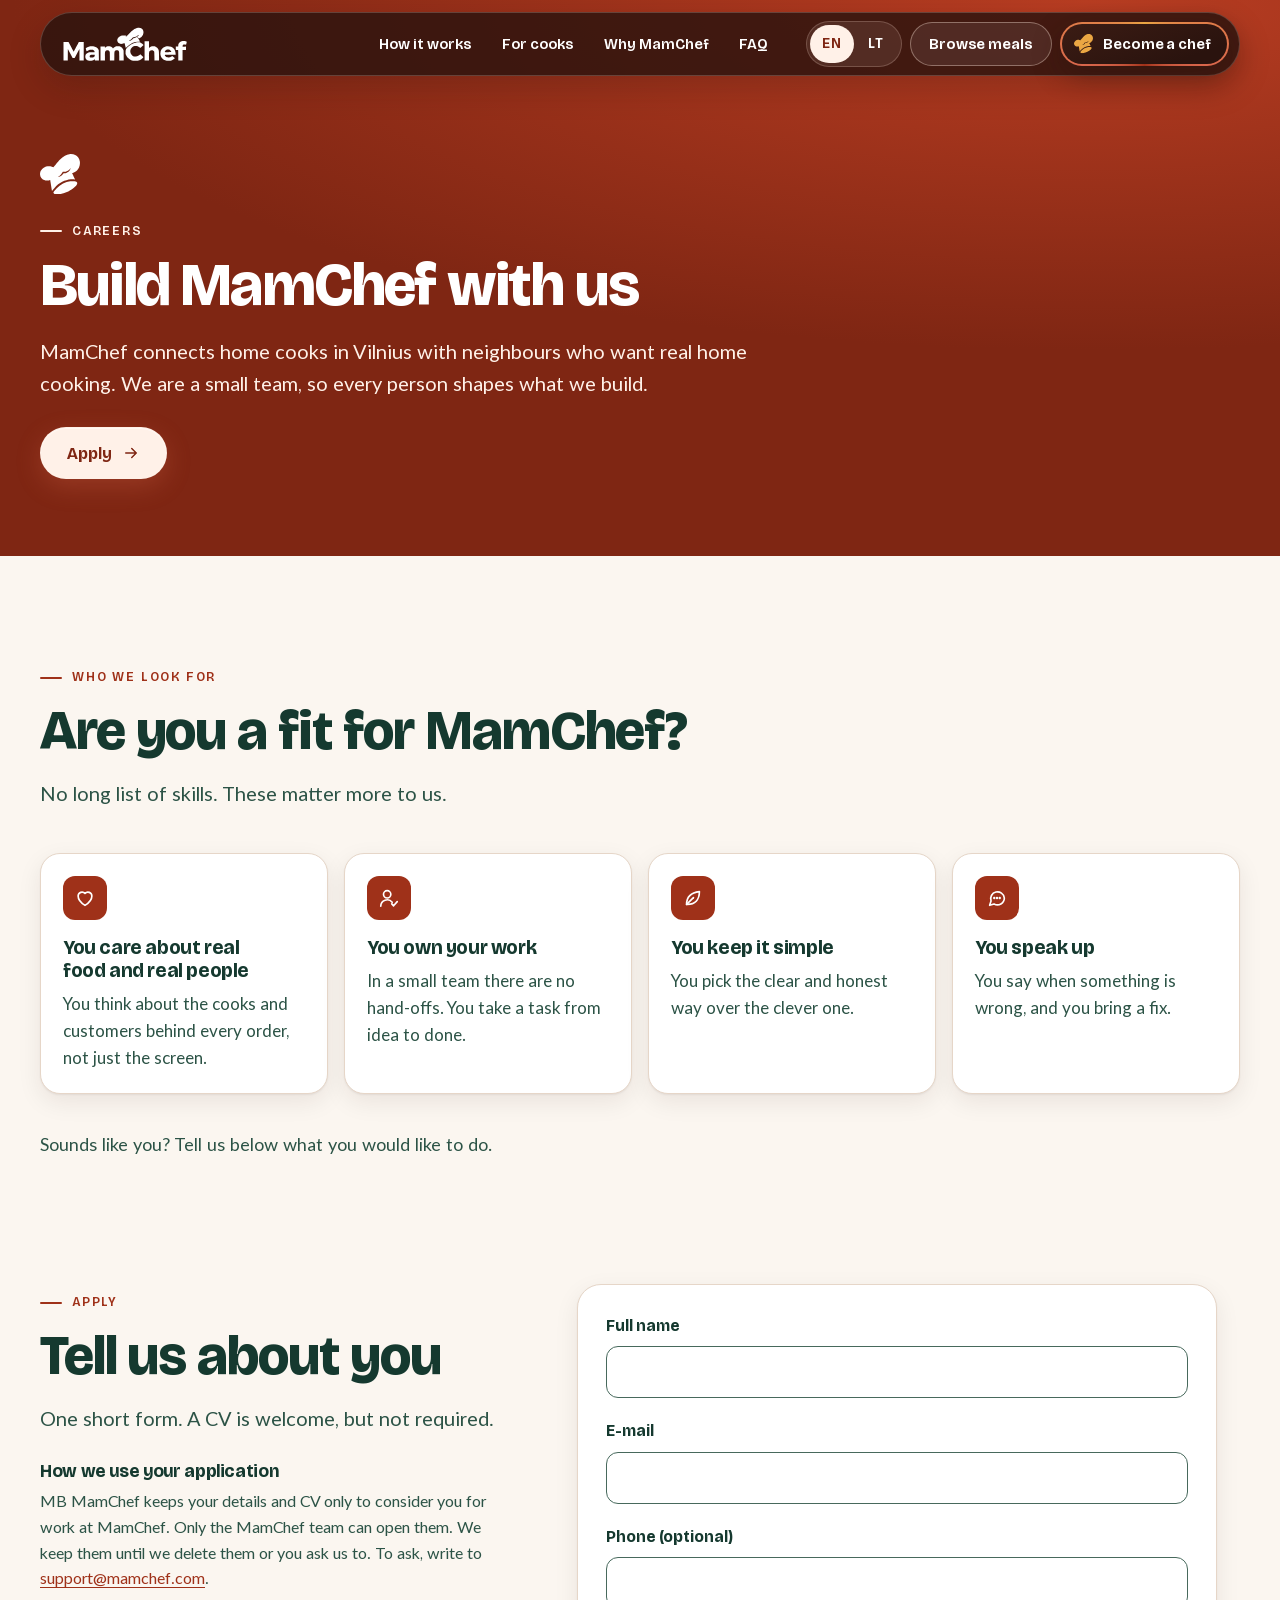
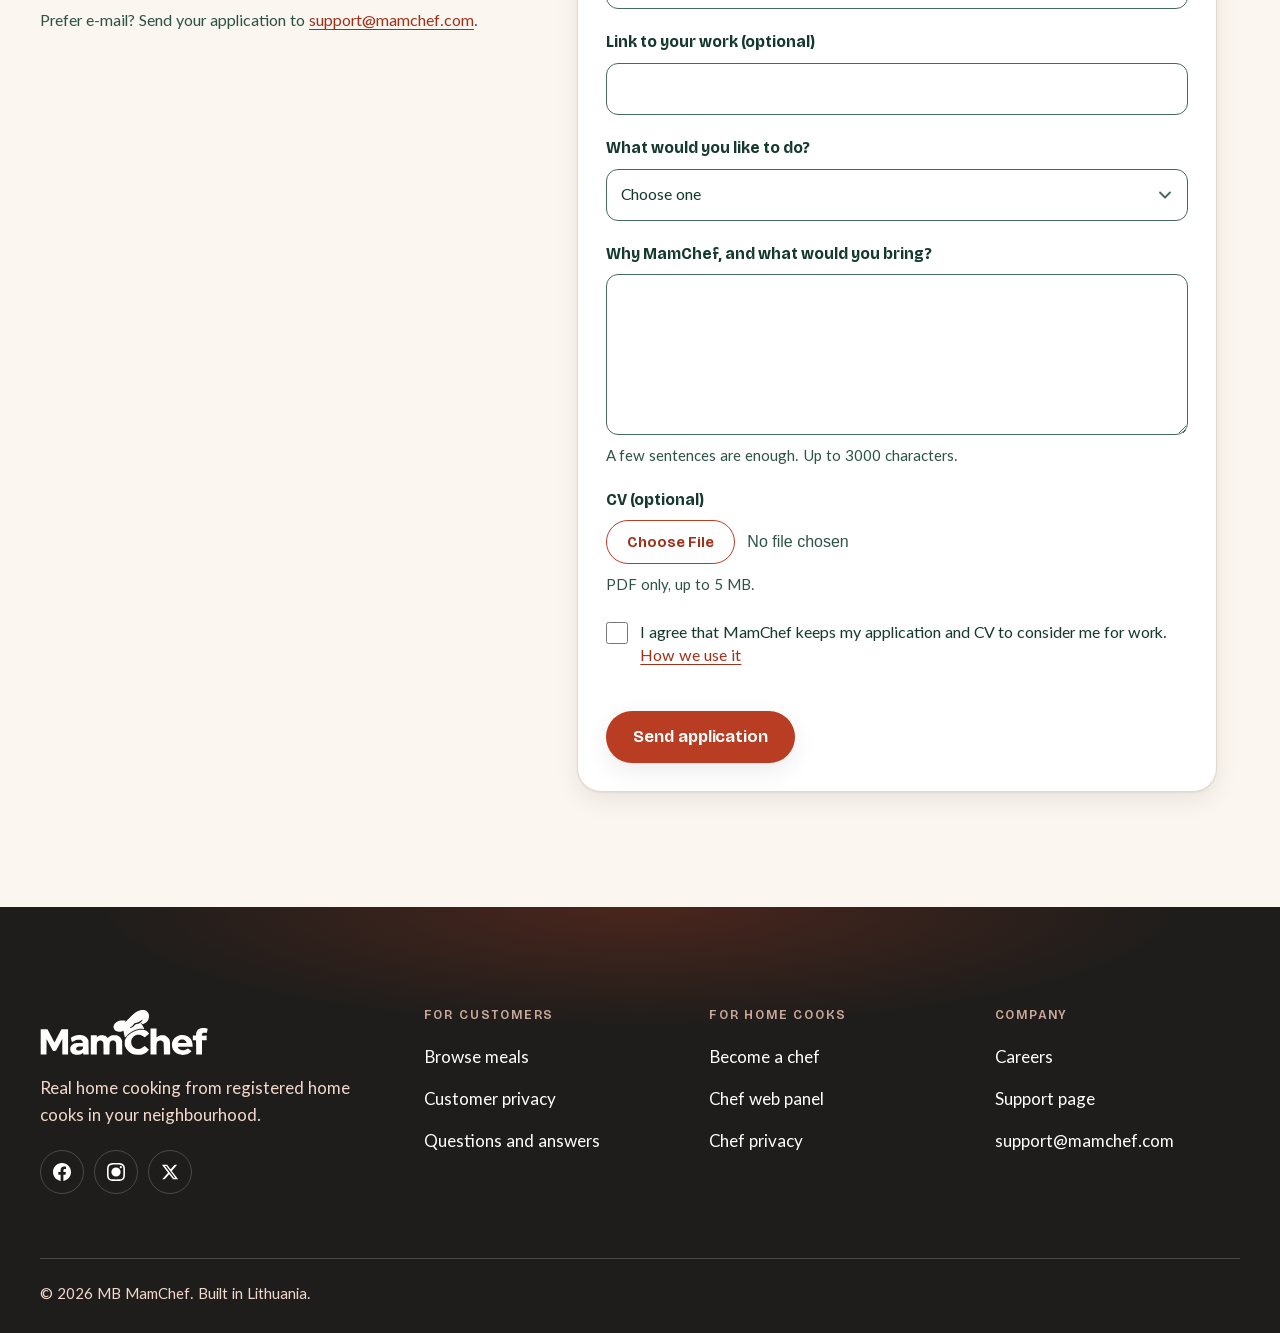
==== commit f02b46a9: "T-20261027-05: careers consent link opens the privacy notice inline under the checkbox The #privacy " ====
--- a/careers/index.html
+++ b/careers/index.html
@@ -31,9 +31,9 @@
 <script>(function(n,c){var u=n.userAgent||'';if(/iPhone|iPad|iPod/.test(u)||(/Macintosh/.test(u)&&n.maxTouchPoints>1))c.add('os-ios');else if(/Android/i.test(u))c.add('os-android')})(navigator,document.documentElement.classList)</script>
 <!-- CSS/JS are cached 30 days (immutable): after editing any assets/css or assets/js file, update its ?v= in all 6 pages to the first 8 chars of its new sha256 (shasum -a 256 FILE | cut -c1-8). -->
 <link rel="stylesheet" href="../assets/css/site.css?v=20bf6e77">
-<link rel="stylesheet" href="../assets/css/careers.css?v=15542718">
+<link rel="stylesheet" href="../assets/css/careers.css?v=4222d59f">
 <script src="../assets/js/site.js?v=e4d9827e" defer></script>
-<script src="../assets/js/careers.js?v=4108c8d4" defer></script>
+<script src="../assets/js/careers.js?v=99cbec9a" defer></script>
 </head>
 <body class="cr-page">
 <svg class="sprite" width="0" height="0" aria-hidden="true" focusable="false" style="position:absolute;overflow:hidden">
--- a/assets/css/careers.css
+++ b/assets/css/careers.css
@@ -7,7 +7,6 @@
   padding: calc(var(--hdr-h) + clamp(48px, 7vw, 96px)) 0 clamp(48px, 6vw, 80px);
   background: radial-gradient(120% 90% at 85% 0%, var(--rust-500), var(--rust-700) 70%);
 }
-.cr-hero-in { max-width: 40ch; }
 .cr-hat { width: 40px; color: var(--white); margin-bottom: 18px; }
 .cr-hero .eyebrow { color: var(--on-rust); }
 .cr-hero h1 { margin-top: 14px; font-size: clamp(2.25rem, 1.2rem + 3.2vw, 4rem); font-weight: 800; line-height: 1; letter-spacing: -.03em; color: var(--white); }
@@ -75,6 +74,10 @@
 .cr-check { display: flex; gap: 12px; align-items: flex-start; min-height: 44px; padding: 4px 0; cursor: pointer; color: var(--ink); font-size: 1rem; line-height: 1.45; }
 .cr-check input { flex: none; width: 22px; height: 22px; margin-top: 2px; accent-color: var(--rust-500); cursor: pointer; }
 .cr-check input[aria-invalid="true"] { outline: 2px solid var(--err); outline-offset: 2px; }
+.cr-priv-pop { padding: 12px 14px; border-radius: 12px; border-left: 4px solid var(--rust-600); background: var(--cream); }
+.cr-priv-pop[hidden] { display: none; }
+.cr-priv-pop p { margin: 0; color: var(--umber); font-size: 1rem; line-height: 1.45; }
+.cr-priv-pop a { color: var(--rust-600); text-underline-offset: 3px; }
 .cr-hp { position: absolute; left: -10000px; width: 1px; height: 1px; overflow: hidden; }
 .cr-banner { padding: 14px 16px; border-radius: 12px; border-left: 4px solid var(--err); background: var(--rust-50); color: var(--ink); font-size: 1rem; line-height: 1.45; }
 .cr-banner[hidden] { display: none; }
